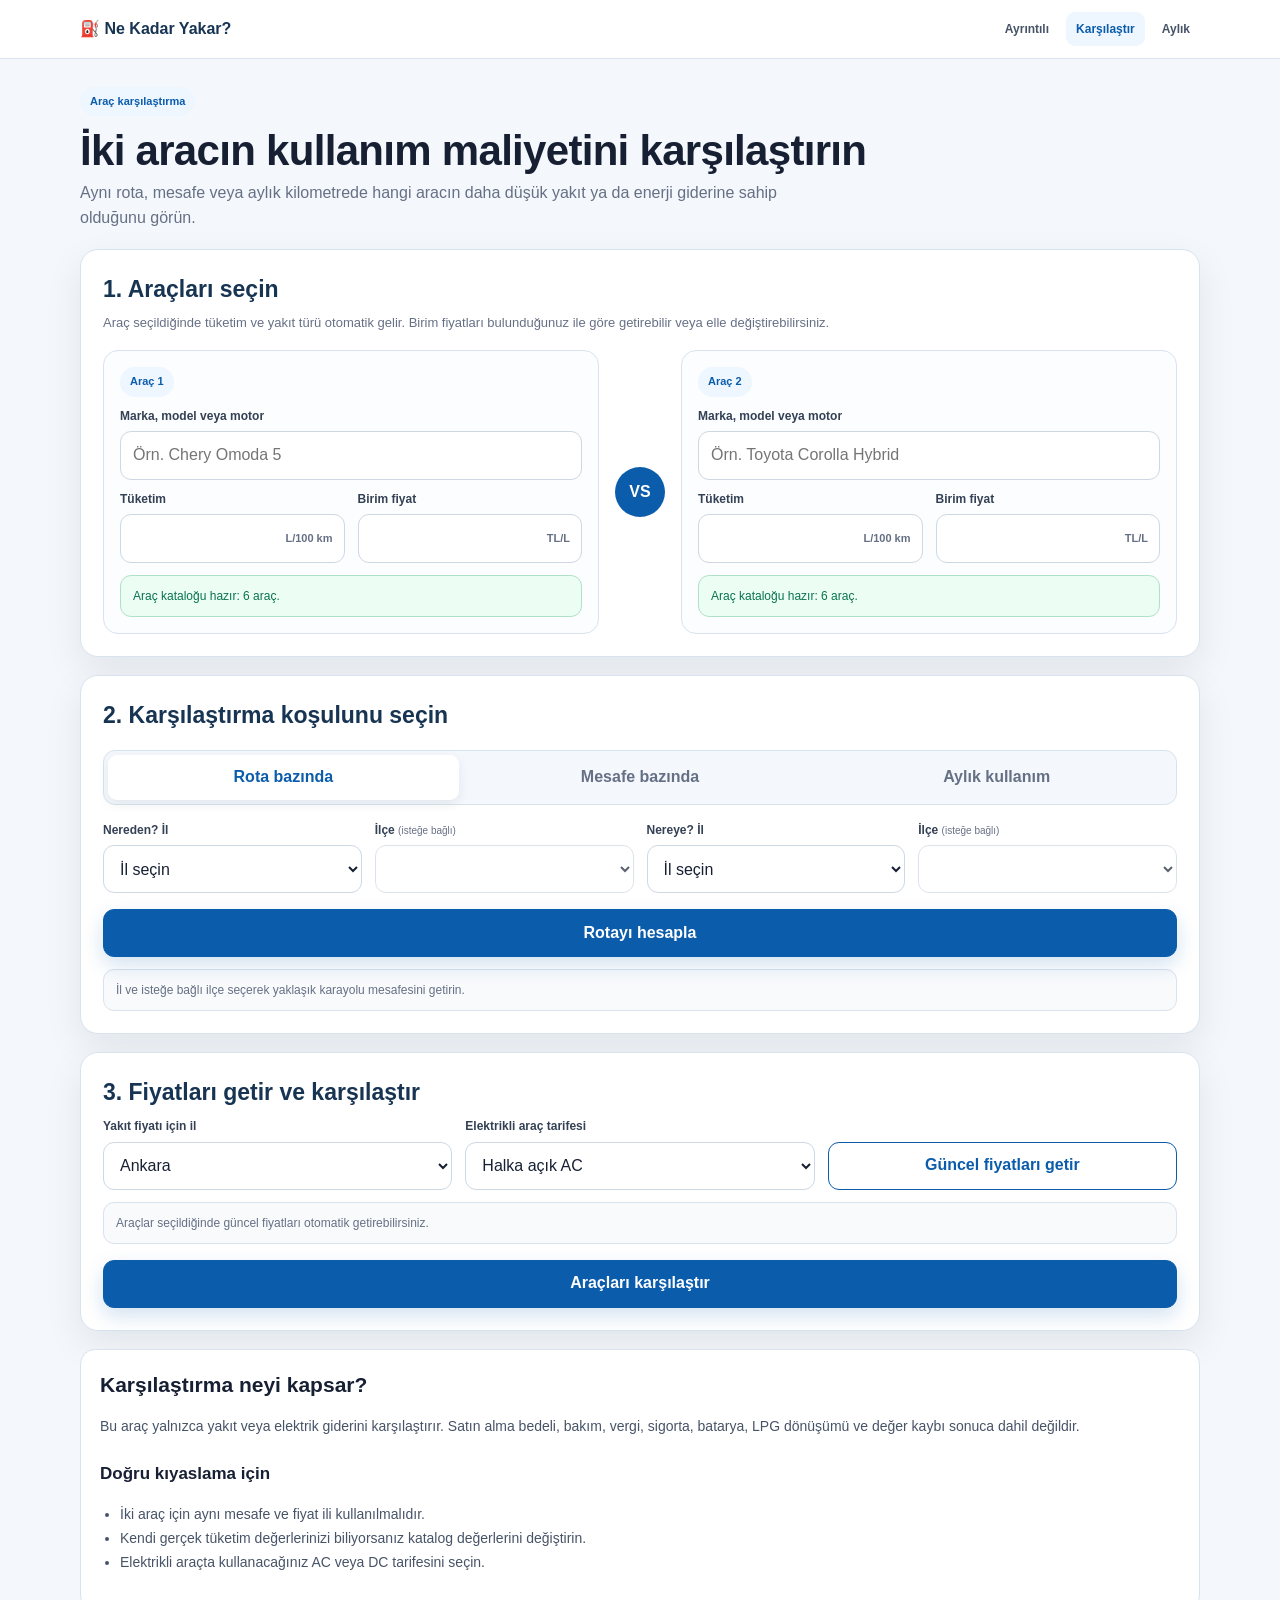
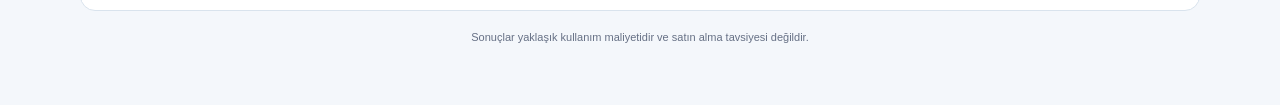
==== arac-karsilastirma/index.html @ 82be12b0 "Add files via upload" ====
<!doctype html>
<html lang="tr">
<head>
  <meta charset="utf-8">
  <meta name="viewport" content="width=device-width,initial-scale=1,viewport-fit=cover">
  <meta name="theme-color" content="#0b5cab">
  <title>İki Aracı Yakıt ve Enerji Maliyetine Göre Karşılaştır</title>
  <meta name="description" content="İki aracın 100 km, rota, aylık ve yıllık yakıt veya elektrik maliyetlerini aynı koşullarda karşılaştırın.">
  <link rel="stylesheet" href="../shared/styles.css">
</head>
<body>
<header class="nky-topbar"><div class="nky-shell nky-topbar-inner">
  <a class="nky-brand" href="https://www.arabanekadaryakar.com/" target="_top">⛽ Ne Kadar Yakar?</a>
  <nav class="nky-nav" aria-label="Hesaplama araçları">
    <a href="../ayrintili-hesaplama/">Ayrıntılı</a>
    <a class="active" href="../arac-karsilastirma/">Karşılaştır</a>
    <a href="../aylik-hesaplama/">Aylık</a>
  </nav>
</div></header>
<main class="nky-shell">
  <section class="nky-hero">
    <span class="nky-kicker">Araç karşılaştırma</span>
    <h1>İki aracın kullanım maliyetini karşılaştırın</h1>
    <p>Aynı rota, mesafe veya aylık kilometrede hangi aracın daha düşük yakıt ya da enerji giderine sahip olduğunu görün.</p>
  </section>

  <section class="nky-card">
    <h2>1. Araçları seçin</h2>
    <p class="nky-card-sub">Araç seçildiğinde tüketim ve yakıt türü otomatik gelir. Birim fiyatları bulunduğunuz ile göre getirebilir veya elle değiştirebilirsiniz.</p>
    <div class="nky-two-vehicles">
      <article class="nky-vehicle-card">
        <span class="nky-kicker">Araç 1</span>
        <div class="nky-field nky-autocomplete" style="margin-top:10px">
          <label for="vehicle1">Marka, model veya motor</label>
          <input id="vehicle1" type="search" autocomplete="off" placeholder="Örn. Chery Omoda 5">
          <div class="nky-suggestions" id="suggestions1"></div>
        </div>
        <div class="nky-grid nky-grid-2" style="margin-top:10px">
          <div class="nky-field"><label for="cons1">Tüketim</label><div class="nky-input-wrap"><input id="cons1" type="text" inputmode="decimal"><span class="nky-unit" id="unit1">L/100 km</span></div></div>
          <div class="nky-field"><label for="price1">Birim fiyat</label><div class="nky-input-wrap"><input id="price1" type="text" inputmode="decimal"><span class="nky-unit" id="priceUnit1">TL/L</span></div></div>
        </div>
        <div class="nky-selected" id="selected1">Araç kataloğu yükleniyor…</div>
      </article>
      <div class="nky-vs">VS</div>
      <article class="nky-vehicle-card">
        <span class="nky-kicker">Araç 2</span>
        <div class="nky-field nky-autocomplete" style="margin-top:10px">
          <label for="vehicle2">Marka, model veya motor</label>
          <input id="vehicle2" type="search" autocomplete="off" placeholder="Örn. Toyota Corolla Hybrid">
          <div class="nky-suggestions" id="suggestions2"></div>
        </div>
        <div class="nky-grid nky-grid-2" style="margin-top:10px">
          <div class="nky-field"><label for="cons2">Tüketim</label><div class="nky-input-wrap"><input id="cons2" type="text" inputmode="decimal"><span class="nky-unit" id="unit2">L/100 km</span></div></div>
          <div class="nky-field"><label for="price2">Birim fiyat</label><div class="nky-input-wrap"><input id="price2" type="text" inputmode="decimal"><span class="nky-unit" id="priceUnit2">TL/L</span></div></div>
        </div>
        <div class="nky-selected" id="selected2">Araç kataloğu yükleniyor…</div>
      </article>
    </div>
  </section>

  <section class="nky-card">
    <h2>2. Karşılaştırma koşulunu seçin</h2>
    <div class="nky-tabs" role="tablist">
      <button class="nky-tab active" data-mode="route" type="button">Rota bazında</button>
      <button class="nky-tab" data-mode="distance" type="button">Mesafe bazında</button>
      <button class="nky-tab" data-mode="monthly" type="button">Aylık kullanım</button>
    </div>
    <div class="nky-panel active" data-panel="route">
      <div class="nky-grid nky-grid-4">
        <div class="nky-field"><label for="fromCity">Nereden? İl</label><select id="fromCity"></select></div>
        <div class="nky-field"><label for="fromDistrict">İlçe <small>(isteğe bağlı)</small></label><select id="fromDistrict" disabled></select></div>
        <div class="nky-field"><label for="toCity">Nereye? İl</label><select id="toCity"></select></div>
        <div class="nky-field"><label for="toDistrict">İlçe <small>(isteğe bağlı)</small></label><select id="toDistrict" disabled></select></div>
      </div>
      <div class="nky-actions"><button class="nky-button primary" id="routeButton" type="button">Rotayı hesapla</button></div>
      <div class="nky-status" id="routeStatus">İl ve isteğe bağlı ilçe seçerek yaklaşık karayolu mesafesini getirin.</div>
    </div>
    <div class="nky-panel" data-panel="distance">
      <div class="nky-grid nky-grid-2"><div class="nky-field"><label for="distanceKm">Karşılaştırılacak mesafe</label><div class="nky-input-wrap"><input id="distanceKm" type="text" inputmode="decimal" value="100"><span class="nky-unit">km</span></div></div></div>
    </div>
    <div class="nky-panel" data-panel="monthly">
      <div class="nky-grid nky-grid-2"><div class="nky-field"><label for="monthlyKm">Aylık kullanım</label><div class="nky-input-wrap"><input id="monthlyKm" type="text" inputmode="decimal" value="1500"><span class="nky-unit">km/ay</span></div></div></div>
    </div>
  </section>

  <section class="nky-card">
    <h2>3. Fiyatları getir ve karşılaştır</h2>
    <div class="nky-grid nky-grid-3">
      <div class="nky-field"><label for="priceCity">Yakıt fiyatı için il</label><select id="priceCity"></select></div>
      <div class="nky-field"><label for="electricTariff">Elektrikli araç tarifesi</label><select id="electricTariff"><option value="ac">Halka açık AC</option><option value="dc">Halka açık DC</option></select></div>
      <div class="nky-field"><label>&nbsp;</label><button class="nky-button" id="priceButton" type="button">Güncel fiyatları getir</button></div>
    </div>
    <div class="nky-status" id="priceStatus">Araçlar seçildiğinde güncel fiyatları otomatik getirebilirsiniz.</div>
    <div class="nky-actions"><button class="nky-button primary" id="compareButton" type="button">Araçları karşılaştır</button></div>
    <div class="nky-status error nky-hidden" id="formError"></div>

    <div class="nky-result" id="result">
      <div class="nky-winner" id="winner"></div>
      <div class="nky-grid nky-grid-2">
        <article class="nky-result-card" id="resultCard1">
          <small id="resultName1">Araç 1</small><strong id="mainCost1">0 TL</strong><span id="mainLabel1">Seçilen koşuldaki maliyet</span>
          <dl><div><dt>100 km</dt><dd id="per100_1">0 TL</dd></div><div><dt>Aylık</dt><dd id="monthly_1">—</dd></div><div><dt>Yıllık</dt><dd id="yearly_1">—</dd></div></dl>
        </article>
        <article class="nky-result-card" id="resultCard2">
          <small id="resultName2">Araç 2</small><strong id="mainCost2">0 TL</strong><span id="mainLabel2">Seçilen koşuldaki maliyet</span>
          <dl><div><dt>100 km</dt><dd id="per100_2">0 TL</dd></div><div><dt>Aylık</dt><dd id="monthly_2">—</dd></div><div><dt>Yıllık</dt><dd id="yearly_2">—</dd></div></dl>
        </article>
      </div>
      <div class="nky-status warn" id="difference"></div>
      <div class="nky-actions"><button class="nky-button primary" id="shareButton" type="button">Paylaş</button><button class="nky-button" id="whatsappButton" type="button">WhatsApp</button><button class="nky-button" id="copyButton" type="button">Kopyala</button></div>
    </div>
  </section>

  <section class="nky-info">
    <h2>Karşılaştırma neyi kapsar?</h2>
    <p>Bu araç yalnızca yakıt veya elektrik giderini karşılaştırır. Satın alma bedeli, bakım, vergi, sigorta, batarya, LPG dönüşümü ve değer kaybı sonuca dahil değildir.</p>
    <h3>Doğru kıyaslama için</h3>
    <ul><li>İki araç için aynı mesafe ve fiyat ili kullanılmalıdır.</li><li>Kendi gerçek tüketim değerlerinizi biliyorsanız katalog değerlerini değiştirin.</li><li>Elektrikli araçta kullanacağınız AC veya DC tarifesini seçin.</li></ul>
  </section>
  <p class="nky-footer-note">Sonuçlar yaklaşık kullanım maliyetidir ve satın alma tavsiyesi değildir.</p>
</main>
<script src="../shared/turkiye-lokasyonlari.js"></script>
<script src="../shared/core.js"></script>
<script src="./app.js"></script>
</body>
</html>
---- shared/styles.css ----
:root{
  --nky-bg:#f4f7fb;--nky-card:#fff;--nky-text:#172033;--nky-muted:#667085;
  --nky-primary:#0b5cab;--nky-primary-dark:#084781;--nky-soft:#eef6ff;
  --nky-border:#d9e3ed;--nky-success:#08734f;--nky-success-bg:#ecfdf3;
  --nky-warning:#7a4b00;--nky-warning-bg:#fff8e8;--nky-danger:#b42318;--nky-danger-bg:#fff1f1;
  --nky-shadow:0 14px 38px rgba(15,33,61,.08);--nky-radius:18px;
}
*{box-sizing:border-box}
html{color-scheme:light;scroll-behavior:smooth}
body{margin:0;background:var(--nky-bg);color:var(--nky-text);font:16px/1.55 Arial,Helvetica,sans-serif;padding:0 0 48px}
button,input,select,textarea{font:inherit}
button{touch-action:manipulation}
a{color:var(--nky-primary)}
.nky-shell{width:min(1120px,calc(100% - 28px));margin:0 auto}
.nky-topbar{position:sticky;top:0;z-index:50;background:rgba(255,255,255,.96);backdrop-filter:blur(10px);border-bottom:1px solid var(--nky-border)}
.nky-topbar-inner{min-height:58px;display:flex;align-items:center;justify-content:space-between;gap:18px}
.nky-brand{font-weight:900;color:#173452;text-decoration:none;white-space:nowrap}
.nky-nav{display:flex;align-items:center;gap:7px;overflow-x:auto;scrollbar-width:none}
.nky-nav::-webkit-scrollbar{display:none}
.nky-nav a{flex:0 0 auto;padding:8px 10px;border-radius:9px;color:#475467;text-decoration:none;font-size:12px;font-weight:800}
.nky-nav a:hover,.nky-nav a.active{background:var(--nky-soft);color:var(--nky-primary)}
.nky-hero{padding:28px 0 18px}
.nky-kicker{display:inline-flex;padding:6px 10px;border-radius:999px;background:var(--nky-soft);color:var(--nky-primary);font-size:11px;font-weight:900}
.nky-hero h1{margin:11px 0 7px;font-size:clamp(28px,5vw,42px);line-height:1.12;letter-spacing:-.7px}
.nky-hero p{max-width:760px;margin:0;color:var(--nky-muted)}
.nky-card{margin-bottom:18px;padding:22px;border:1px solid var(--nky-border);border-radius:var(--nky-radius);background:var(--nky-card);box-shadow:var(--nky-shadow)}
.nky-card h2{margin:0 0 6px;color:#173452;font-size:23px}
.nky-card-sub{margin:0 0 17px;color:var(--nky-muted);font-size:13px}
.nky-grid{display:grid;gap:13px}
.nky-grid-2{grid-template-columns:repeat(2,minmax(0,1fr))}
.nky-grid-3{grid-template-columns:repeat(3,minmax(0,1fr))}
.nky-grid-4{grid-template-columns:repeat(4,minmax(0,1fr))}
.nky-field{display:flex;min-width:0;flex-direction:column;gap:6px}
.nky-field.full{grid-column:1/-1}
.nky-field label{color:#344054;font-size:12px;font-weight:900}
.nky-field small{color:var(--nky-muted);font-weight:400}
.nky-input-wrap{position:relative}
.nky-input-wrap .nky-unit{position:absolute;right:12px;top:50%;transform:translateY(-50%);color:var(--nky-muted);font-size:11px;font-weight:800;pointer-events:none}
input,select,textarea{width:100%;min-height:48px;padding:11px 12px;border:1px solid #cdd8e3;border-radius:11px;background:#fff;color:var(--nky-text);outline:0}
input:focus,select:focus,textarea:focus{border-color:#78abd7;box-shadow:0 0 0 3px rgba(11,92,171,.10)}
input[type=number]{font-variant-numeric:tabular-nums}
.nky-button{min-height:48px;border:1px solid var(--nky-primary);border-radius:11px;padding:10px 15px;background:#fff;color:var(--nky-primary);font-weight:900;cursor:pointer}
.nky-button:hover{background:var(--nky-soft)}
.nky-button:active{transform:scale(.99)}
.nky-button.primary{background:var(--nky-primary);color:#fff;box-shadow:0 8px 20px rgba(11,92,171,.18)}
.nky-button.primary:hover{background:var(--nky-primary-dark)}
.nky-button.danger{border-color:#efb7b7;color:var(--nky-danger)}
.nky-button:disabled{opacity:.5;cursor:not-allowed}
.nky-actions{display:flex;flex-wrap:wrap;gap:9px;margin-top:16px}
.nky-actions .primary{flex:1 1 260px}
.nky-status{margin-top:12px;padding:11px 12px;border:1px solid var(--nky-border);border-radius:11px;background:#f8fafc;color:var(--nky-muted);font-size:12px;line-height:1.5}
.nky-status.ok{border-color:#afe1c8;background:var(--nky-success-bg);color:var(--nky-success)}
.nky-status.warn{border-color:#f0ca7d;background:var(--nky-warning-bg);color:var(--nky-warning)}
.nky-status.error{border-color:#efb8b8;background:var(--nky-danger-bg);color:var(--nky-danger)}
.nky-autocomplete{position:relative}
.nky-suggestions{display:none;position:absolute;z-index:100;left:0;right:0;top:calc(100% + 5px);max-height:310px;overflow:auto;padding:6px;border:1px solid #c8d7e5;border-radius:13px;background:#fff;box-shadow:0 18px 44px rgba(15,33,61,.18)}
.nky-suggestions.show{display:block}
.nky-suggestion{display:flex;align-items:center;justify-content:space-between;gap:12px;width:100%;min-height:55px;padding:10px 11px;border:0;border-radius:9px;background:#fff;text-align:left;cursor:pointer}
.nky-suggestion:hover,.nky-suggestion.active{background:#eef6ff}
.nky-suggestion-main{min-width:0}
.nky-suggestion strong{display:block;overflow:hidden;color:#173452;font-size:14px;text-overflow:ellipsis;white-space:nowrap}
.nky-suggestion small{display:block;margin-top:3px;color:var(--nky-muted);font-size:11px}
.nky-badge{flex:0 0 auto;padding:5px 8px;border-radius:999px;background:var(--nky-soft);color:var(--nky-primary);font-size:10px;font-weight:900}
.nky-selected{margin-top:9px;min-height:42px;padding:10px 12px;border:1px solid var(--nky-border);border-radius:10px;background:#f8fafc;color:var(--nky-muted);font-size:12px}
.nky-selected.ok{border-color:#afe1c8;background:var(--nky-success-bg);color:var(--nky-success);font-weight:800}
.nky-inline-check{display:flex;align-items:flex-start;gap:10px;padding:11px 12px;border:1px solid var(--nky-border);border-radius:11px;background:#f8fafc}
.nky-inline-check input{width:auto;min-height:auto;margin-top:3px;accent-color:var(--nky-primary)}
.nky-inline-check label{font-size:13px;font-weight:800}
.nky-collapsible{margin-top:13px;border:1px solid var(--nky-border);border-radius:12px;background:#f8fafc;overflow:hidden}
.nky-collapsible summary{padding:13px 14px;cursor:pointer;font-weight:900;color:#173452}
.nky-collapsible-body{padding:0 14px 14px}
.nky-result{display:none;margin-top:18px;padding:18px;border:1px solid #b8d8f3;border-radius:15px;background:#eff8ff}
.nky-result.show{display:block;animation:nkyIn .2s ease}
@keyframes nkyIn{from{opacity:0;transform:translateY(7px)}to{opacity:1;transform:none}}
.nky-result-title{color:#52677d;font-size:12px;font-weight:800}
.nky-result-total{margin-top:2px;color:var(--nky-primary);font-size:clamp(31px,6vw,44px);font-weight:900;line-height:1.1;letter-spacing:-.8px}
.nky-metrics{display:grid;grid-template-columns:repeat(4,minmax(0,1fr));gap:10px;margin-top:14px}
.nky-metric{padding:11px;border:1px solid #cfe4fb;border-radius:11px;background:#fff}
.nky-metric small{display:block;color:var(--nky-muted);font-size:10px}
.nky-metric strong{display:block;margin-top:4px;overflow-wrap:anywhere;font-size:14px}
.nky-tabs{display:grid;grid-template-columns:repeat(3,1fr);gap:6px;margin:16px 0;padding:4px;border:1px solid var(--nky-border);border-radius:12px;background:#f4f8fc}
.nky-tab{border:0;border-radius:9px;padding:10px 8px;background:transparent;color:var(--nky-muted);font-weight:900;cursor:pointer}
.nky-tab.active{background:#fff;color:var(--nky-primary);box-shadow:0 4px 12px rgba(15,33,61,.08)}
.nky-panel{display:none}.nky-panel.active{display:block}
.nky-two-vehicles{display:grid;grid-template-columns:minmax(0,1fr) 54px minmax(0,1fr);gap:14px;align-items:stretch}
.nky-vehicle-card{padding:16px;border:1px solid var(--nky-border);border-radius:15px;background:#fbfdff}
.nky-vs{align-self:center;justify-self:center;display:grid;place-items:center;width:50px;height:50px;border-radius:50%;background:var(--nky-primary);color:#fff;font-weight:900}
.nky-winner{margin-bottom:12px;padding:13px 14px;border:1px solid #a7e0c4;border-radius:12px;background:var(--nky-success-bg);color:var(--nky-success);font-weight:900}
.nky-result-card{position:relative;padding:16px;border:1px solid var(--nky-border);border-radius:14px;background:#fff}
.nky-result-card.cheaper{border-color:#77d3a5;box-shadow:0 0 0 3px rgba(35,180,105,.08)}
.nky-result-card>small{display:block;color:var(--nky-primary);font-weight:900}
.nky-result-card>strong{display:block;margin:7px 0 3px;font-size:31px}
.nky-result-card dl{margin:12px 0 0}.nky-result-card dl div{display:flex;justify-content:space-between;gap:12px;padding:8px 0;border-top:1px solid #edf1f5}.nky-result-card dt,.nky-result-card dd{margin:0}.nky-result-card dd{font-weight:800}
.nky-info{margin-top:18px;padding:19px;border:1px solid var(--nky-border);border-radius:15px;background:#fff}
.nky-info h2{margin:0 0 10px;font-size:21px}.nky-info h3{margin:22px 0 7px;font-size:17px}.nky-info p,.nky-info li{color:#475467;font-size:14px;line-height:1.7}.nky-info ul{padding-left:20px}
.nky-footer-note{margin-top:18px;color:var(--nky-muted);font-size:11px;text-align:center}
.nky-hidden{display:none!important}
@media(max-width:820px){
  .nky-grid-4{grid-template-columns:repeat(2,minmax(0,1fr))}
  .nky-metrics{grid-template-columns:repeat(2,minmax(0,1fr))}
  .nky-two-vehicles{grid-template-columns:1fr}
  .nky-vs{width:42px;height:42px}
}
@media(max-width:640px){
  body{padding-bottom:30px}
  .nky-shell{width:min(100% - 18px,1120px)}
  .nky-topbar-inner{min-height:52px}
  .nky-brand{font-size:14px}
  .nky-nav a{padding:7px 8px;font-size:10px}
  .nky-hero{padding:18px 0 12px}.nky-hero h1{font-size:29px}.nky-hero p{font-size:13px}
  .nky-card{padding:13px;border-radius:15px}.nky-card h2{font-size:20px}
  .nky-grid-2,.nky-grid-3,.nky-grid-4{grid-template-columns:1fr}
  .nky-field.full{grid-column:auto}
  input,select,textarea,button{font-size:16px}
  .nky-actions{display:grid;grid-template-columns:1fr}.nky-actions .primary{flex:auto}
  .nky-tabs{grid-template-columns:1fr}
  .nky-metrics{grid-template-columns:1fr 1fr}
  .nky-suggestions{position:fixed;left:8px;right:8px;top:auto;bottom:8px;max-height:55vh;border-radius:16px;box-shadow:0 -18px 55px rgba(15,33,61,.25)}
  .nky-suggestion{min-height:60px}
  .nky-result{padding:13px}.nky-result-card>strong{font-size:27px}
  .nky-info{padding:15px}
}
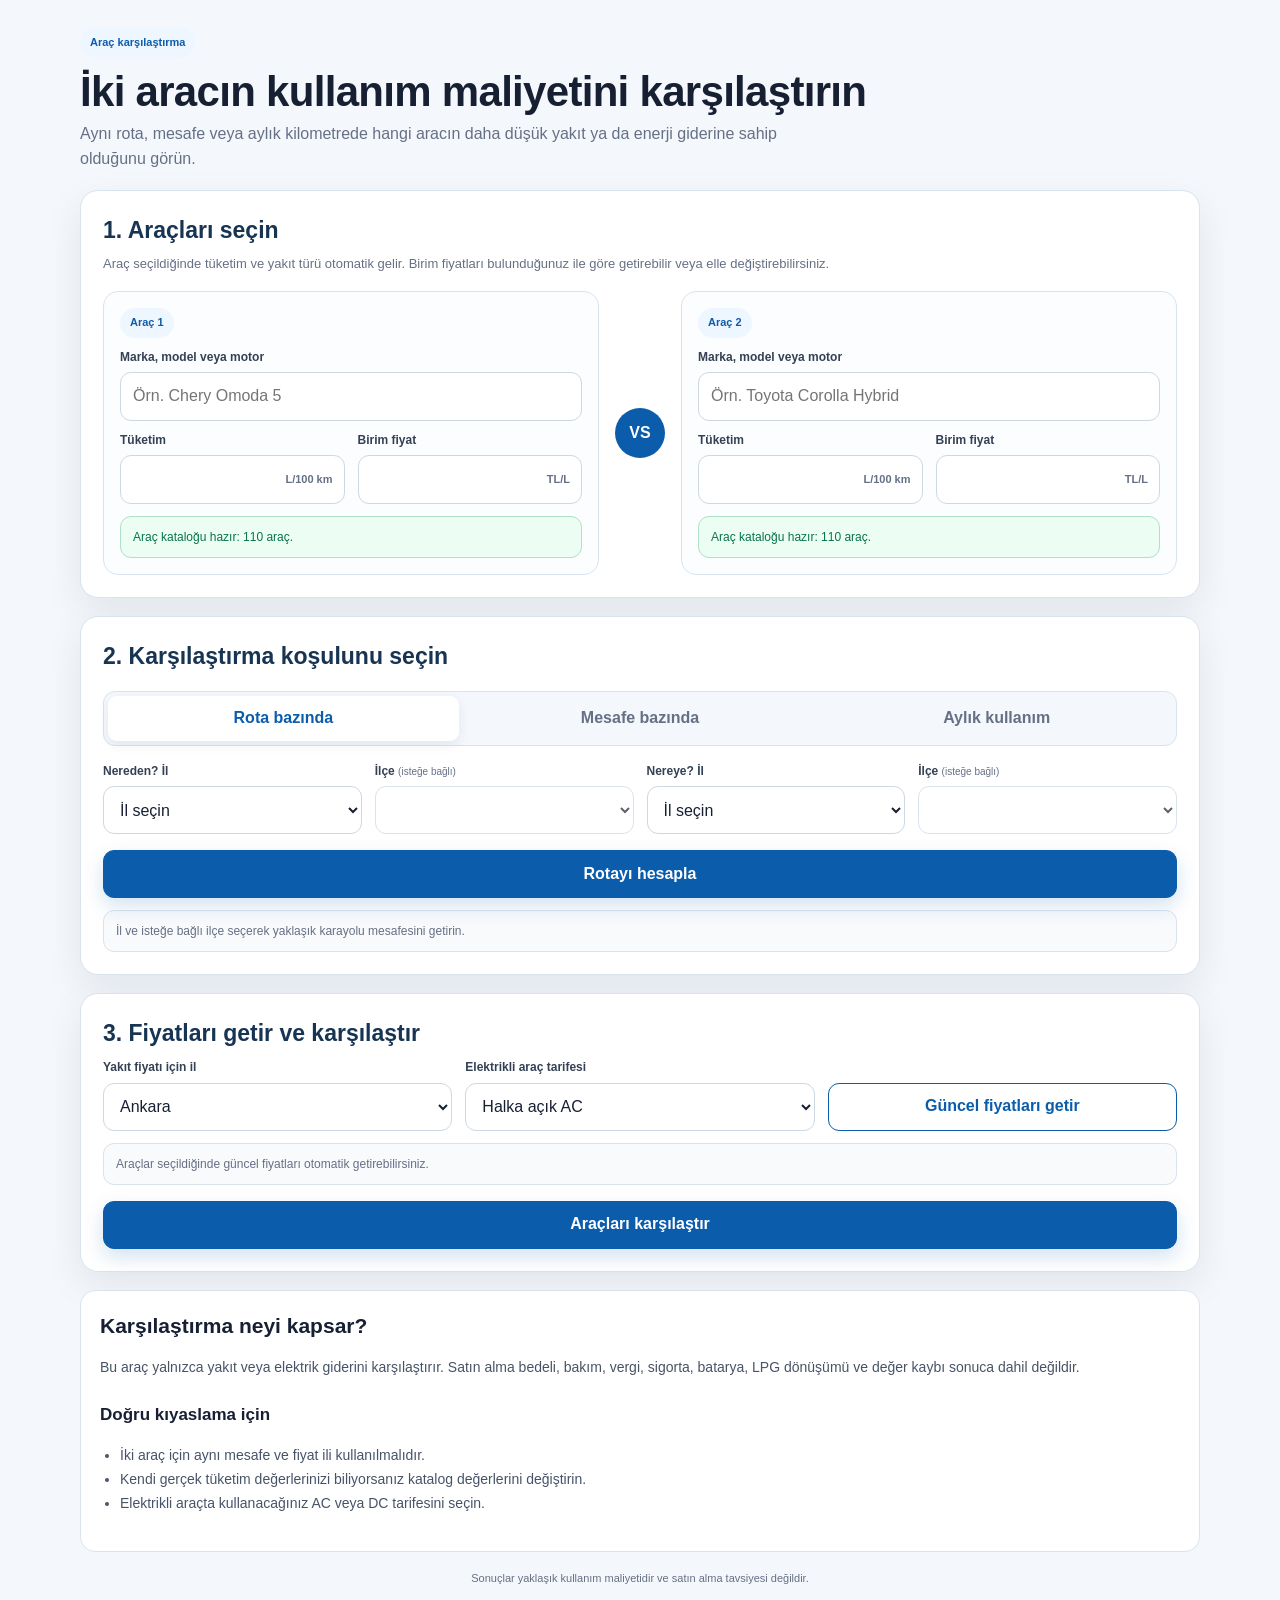
==== commit 725db511: "Add files via upload" ====
--- a/arac-karsilastirma/index.html
+++ b/arac-karsilastirma/index.html
@@ -7,16 +7,10 @@
   <title>İki Aracı Yakıt ve Enerji Maliyetine Göre Karşılaştır</title>
   <meta name="description" content="İki aracın 100 km, rota, aylık ve yıllık yakıt veya elektrik maliyetlerini aynı koşullarda karşılaştırın.">
   <link rel="stylesheet" href="../shared/styles.css">
+<meta name="robots" content="noindex,follow">
+<link rel="canonical" href="https://www.arabanekadaryakar.com/p/iki-aracn-yakt-maliyetini-karslastr.html">
 </head>
 <body>
-<header class="nky-topbar"><div class="nky-shell nky-topbar-inner">
-  <a class="nky-brand" href="https://www.arabanekadaryakar.com/" target="_top">⛽ Ne Kadar Yakar?</a>
-  <nav class="nky-nav" aria-label="Hesaplama araçları">
-    <a href="../ayrintili-hesaplama/">Ayrıntılı</a>
-    <a class="active" href="../arac-karsilastirma/">Karşılaştır</a>
-    <a href="../aylik-hesaplama/">Aylık</a>
-  </nav>
-</div></header>
 <main class="nky-shell">
   <section class="nky-hero">
     <span class="nky-kicker">Araç karşılaştırma</span>
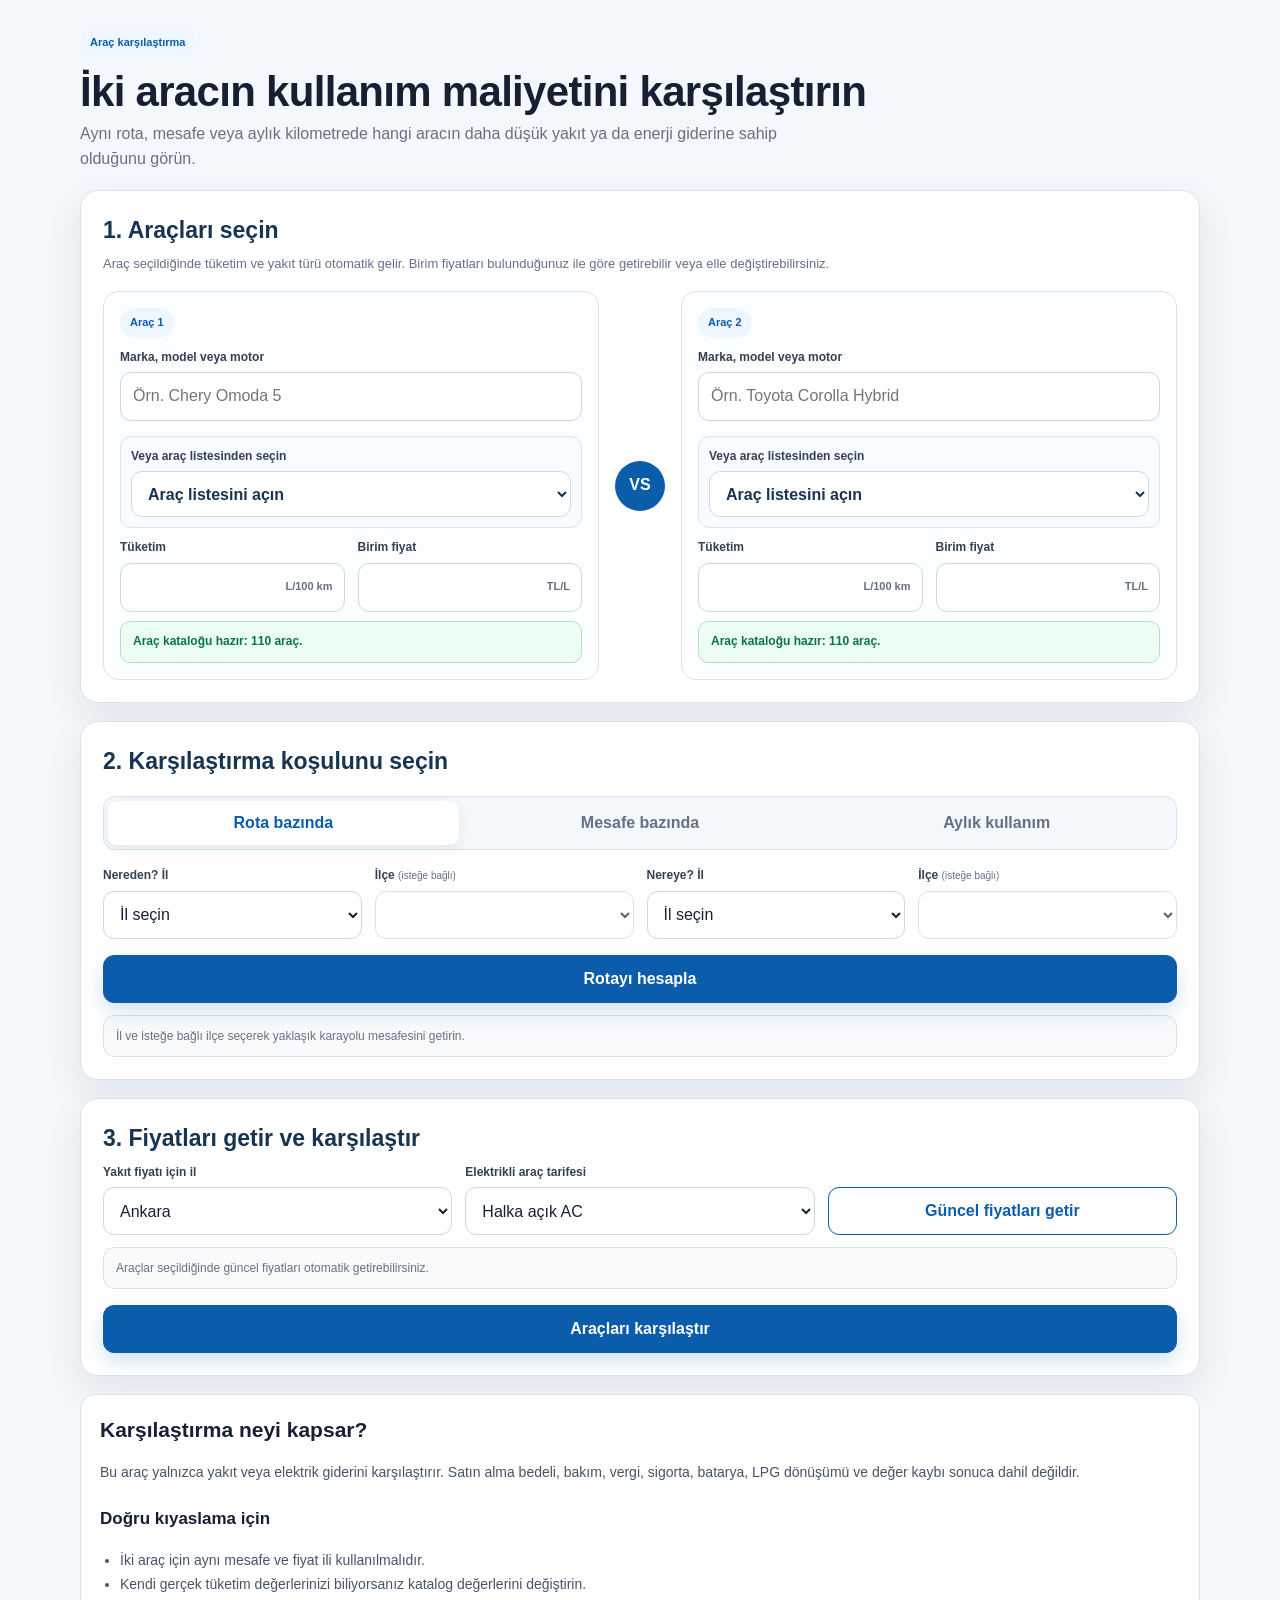
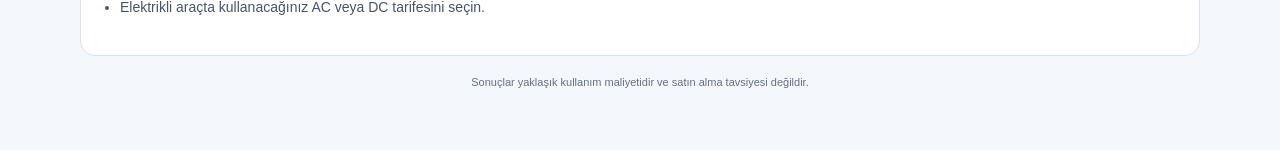
==== commit f455ec21: "Add files via upload" ====
--- a/arac-karsilastirma/index.html
+++ b/arac-karsilastirma/index.html
@@ -1,12 +1,150 @@
 <!doctype html>
 <html lang="tr">
 <head>
+<!-- NKY self-contained calculator build v4: vehicle catalogue and app code are embedded. -->
+<meta http-equiv="Cache-Control" content="no-cache, no-store, must-revalidate">
   <meta charset="utf-8">
   <meta name="viewport" content="width=device-width,initial-scale=1,viewport-fit=cover">
   <meta name="theme-color" content="#0b5cab">
   <title>İki Aracı Yakıt ve Enerji Maliyetine Göre Karşılaştır</title>
   <meta name="description" content="İki aracın 100 km, rota, aylık ve yıllık yakıt veya elektrik maliyetlerini aynı koşullarda karşılaştırın.">
-  <link rel="stylesheet" href="../shared/styles.css">
+  <style>
+:root{
+  --nky-bg:#f4f7fb;--nky-card:#fff;--nky-text:#172033;--nky-muted:#667085;
+  --nky-primary:#0b5cab;--nky-primary-dark:#084781;--nky-soft:#eef6ff;
+  --nky-border:#d9e3ed;--nky-success:#08734f;--nky-success-bg:#ecfdf3;
+  --nky-warning:#7a4b00;--nky-warning-bg:#fff8e8;--nky-danger:#b42318;--nky-danger-bg:#fff1f1;
+  --nky-shadow:0 14px 38px rgba(15,33,61,.08);--nky-radius:18px;
+}
+*{box-sizing:border-box}
+html{color-scheme:light;scroll-behavior:smooth}
+body{margin:0;background:var(--nky-bg);color:var(--nky-text);font:16px/1.55 Arial,Helvetica,sans-serif;padding:0 0 48px}
+button,input,select,textarea{font:inherit}
+button{touch-action:manipulation}
+a{color:var(--nky-primary)}
+.nky-shell{width:min(1120px,calc(100% - 28px));margin:0 auto}
+.nky-topbar{position:sticky;top:0;z-index:50;background:rgba(255,255,255,.96);backdrop-filter:blur(10px);border-bottom:1px solid var(--nky-border)}
+.nky-topbar-inner{min-height:58px;display:flex;align-items:center;justify-content:space-between;gap:18px}
+.nky-brand{font-weight:900;color:#173452;text-decoration:none;white-space:nowrap}
+.nky-nav{display:flex;align-items:center;gap:7px;overflow-x:auto;scrollbar-width:none}
+.nky-nav::-webkit-scrollbar{display:none}
+.nky-nav a{flex:0 0 auto;padding:8px 10px;border-radius:9px;color:#475467;text-decoration:none;font-size:12px;font-weight:800}
+.nky-nav a:hover,.nky-nav a.active{background:var(--nky-soft);color:var(--nky-primary)}
+.nky-hero{padding:28px 0 18px}
+.nky-kicker{display:inline-flex;padding:6px 10px;border-radius:999px;background:var(--nky-soft);color:var(--nky-primary);font-size:11px;font-weight:900}
+.nky-hero h1{margin:11px 0 7px;font-size:clamp(28px,5vw,42px);line-height:1.12;letter-spacing:-.7px}
+.nky-hero p{max-width:760px;margin:0;color:var(--nky-muted)}
+.nky-card{margin-bottom:18px;padding:22px;border:1px solid var(--nky-border);border-radius:var(--nky-radius);background:var(--nky-card);box-shadow:var(--nky-shadow)}
+.nky-card h2{margin:0 0 6px;color:#173452;font-size:23px}
+.nky-card-sub{margin:0 0 17px;color:var(--nky-muted);font-size:13px}
+.nky-grid{display:grid;gap:13px}
+.nky-grid-2{grid-template-columns:repeat(2,minmax(0,1fr))}
+.nky-grid-3{grid-template-columns:repeat(3,minmax(0,1fr))}
+.nky-grid-4{grid-template-columns:repeat(4,minmax(0,1fr))}
+.nky-field{display:flex;min-width:0;flex-direction:column;gap:6px}
+.nky-field.full{grid-column:1/-1}
+.nky-field label{color:#344054;font-size:12px;font-weight:900}
+.nky-field small{color:var(--nky-muted);font-weight:400}
+.nky-input-wrap{position:relative}
+.nky-input-wrap .nky-unit{position:absolute;right:12px;top:50%;transform:translateY(-50%);color:var(--nky-muted);font-size:11px;font-weight:800;pointer-events:none}
+input,select,textarea{width:100%;min-height:48px;padding:11px 12px;border:1px solid #cdd8e3;border-radius:11px;background:#fff;color:var(--nky-text);outline:0}
+input:focus,select:focus,textarea:focus{border-color:#78abd7;box-shadow:0 0 0 3px rgba(11,92,171,.10)}
+input[type=number]{font-variant-numeric:tabular-nums}
+.nky-button{min-height:48px;border:1px solid var(--nky-primary);border-radius:11px;padding:10px 15px;background:#fff;color:var(--nky-primary);font-weight:900;cursor:pointer}
+.nky-button:hover{background:var(--nky-soft)}
+.nky-button:active{transform:scale(.99)}
+.nky-button.primary{background:var(--nky-primary);color:#fff;box-shadow:0 8px 20px rgba(11,92,171,.18)}
+.nky-button.primary:hover{background:var(--nky-primary-dark)}
+.nky-button.danger{border-color:#efb7b7;color:var(--nky-danger)}
+.nky-button:disabled{opacity:.5;cursor:not-allowed}
+.nky-actions{display:flex;flex-wrap:wrap;gap:9px;margin-top:16px}
+.nky-actions .primary{flex:1 1 260px}
+.nky-status{margin-top:12px;padding:11px 12px;border:1px solid var(--nky-border);border-radius:11px;background:#f8fafc;color:var(--nky-muted);font-size:12px;line-height:1.5}
+.nky-status.ok{border-color:#afe1c8;background:var(--nky-success-bg);color:var(--nky-success)}
+.nky-status.warn{border-color:#f0ca7d;background:var(--nky-warning-bg);color:var(--nky-warning)}
+.nky-status.error{border-color:#efb8b8;background:var(--nky-danger-bg);color:var(--nky-danger)}
+.nky-autocomplete{position:relative}
+.nky-suggestions{display:none;position:absolute;z-index:100;left:0;right:0;top:calc(100% + 5px);max-height:310px;overflow:auto;padding:6px;border:1px solid #c8d7e5;border-radius:13px;background:#fff;box-shadow:0 18px 44px rgba(15,33,61,.18)}
+.nky-suggestions.show{display:block}
+.nky-suggestion{display:flex;align-items:center;justify-content:space-between;gap:12px;width:100%;min-height:55px;padding:10px 11px;border:0;border-radius:9px;background:#fff;text-align:left;cursor:pointer}
+.nky-suggestion:hover,.nky-suggestion.active{background:#eef6ff}
+.nky-suggestion-main{min-width:0}
+.nky-suggestion strong{display:block;overflow:hidden;color:#173452;font-size:14px;text-overflow:ellipsis;white-space:nowrap}
+.nky-suggestion small{display:block;margin-top:3px;color:var(--nky-muted);font-size:11px}
+.nky-badge{flex:0 0 auto;padding:5px 8px;border-radius:999px;background:var(--nky-soft);color:var(--nky-primary);font-size:10px;font-weight:900}
+.nky-selected{margin-top:9px;min-height:42px;padding:10px 12px;border:1px solid var(--nky-border);border-radius:10px;background:#f8fafc;color:var(--nky-muted);font-size:12px}
+.nky-selected.ok{border-color:#afe1c8;background:var(--nky-success-bg);color:var(--nky-success);font-weight:800}
+.nky-inline-check{display:flex;align-items:flex-start;gap:10px;padding:11px 12px;border:1px solid var(--nky-border);border-radius:11px;background:#f8fafc}
+.nky-inline-check input{width:auto;min-height:auto;margin-top:3px;accent-color:var(--nky-primary)}
+.nky-inline-check label{font-size:13px;font-weight:800}
+.nky-collapsible{margin-top:13px;border:1px solid var(--nky-border);border-radius:12px;background:#f8fafc;overflow:hidden}
+.nky-collapsible summary{padding:13px 14px;cursor:pointer;font-weight:900;color:#173452}
+.nky-collapsible-body{padding:0 14px 14px}
+.nky-result{display:none;margin-top:18px;padding:18px;border:1px solid #b8d8f3;border-radius:15px;background:#eff8ff}
+.nky-result.show{display:block;animation:nkyIn .2s ease}
+@keyframes nkyIn{from{opacity:0;transform:translateY(7px)}to{opacity:1;transform:none}}
+.nky-result-title{color:#52677d;font-size:12px;font-weight:800}
+.nky-result-total{margin-top:2px;color:var(--nky-primary);font-size:clamp(31px,6vw,44px);font-weight:900;line-height:1.1;letter-spacing:-.8px}
+.nky-metrics{display:grid;grid-template-columns:repeat(4,minmax(0,1fr));gap:10px;margin-top:14px}
+.nky-metric{padding:11px;border:1px solid #cfe4fb;border-radius:11px;background:#fff}
+.nky-metric small{display:block;color:var(--nky-muted);font-size:10px}
+.nky-metric strong{display:block;margin-top:4px;overflow-wrap:anywhere;font-size:14px}
+.nky-tabs{display:grid;grid-template-columns:repeat(3,1fr);gap:6px;margin:16px 0;padding:4px;border:1px solid var(--nky-border);border-radius:12px;background:#f4f8fc}
+.nky-tab{border:0;border-radius:9px;padding:10px 8px;background:transparent;color:var(--nky-muted);font-weight:900;cursor:pointer}
+.nky-tab.active{background:#fff;color:var(--nky-primary);box-shadow:0 4px 12px rgba(15,33,61,.08)}
+.nky-panel{display:none}.nky-panel.active{display:block}
+.nky-two-vehicles{display:grid;grid-template-columns:minmax(0,1fr) 54px minmax(0,1fr);gap:14px;align-items:stretch}
+.nky-vehicle-card{padding:16px;border:1px solid var(--nky-border);border-radius:15px;background:#fbfdff}
+.nky-vs{align-self:center;justify-self:center;display:grid;place-items:center;width:50px;height:50px;border-radius:50%;background:var(--nky-primary);color:#fff;font-weight:900}
+.nky-winner{margin-bottom:12px;padding:13px 14px;border:1px solid #a7e0c4;border-radius:12px;background:var(--nky-success-bg);color:var(--nky-success);font-weight:900}
+.nky-result-card{position:relative;padding:16px;border:1px solid var(--nky-border);border-radius:14px;background:#fff}
+.nky-result-card.cheaper{border-color:#77d3a5;box-shadow:0 0 0 3px rgba(35,180,105,.08)}
+.nky-result-card>small{display:block;color:var(--nky-primary);font-weight:900}
+.nky-result-card>strong{display:block;margin:7px 0 3px;font-size:31px}
+.nky-result-card dl{margin:12px 0 0}.nky-result-card dl div{display:flex;justify-content:space-between;gap:12px;padding:8px 0;border-top:1px solid #edf1f5}.nky-result-card dt,.nky-result-card dd{margin:0}.nky-result-card dd{font-weight:800}
+.nky-info{margin-top:18px;padding:19px;border:1px solid var(--nky-border);border-radius:15px;background:#fff}
+.nky-info h2{margin:0 0 10px;font-size:21px}.nky-info h3{margin:22px 0 7px;font-size:17px}.nky-info p,.nky-info li{color:#475467;font-size:14px;line-height:1.7}.nky-info ul{padding-left:20px}
+.nky-footer-note{margin-top:18px;color:var(--nky-muted);font-size:11px;text-align:center}
+.nky-hidden{display:none!important}
+@media(max-width:820px){
+  .nky-grid-4{grid-template-columns:repeat(2,minmax(0,1fr))}
+  .nky-metrics{grid-template-columns:repeat(2,minmax(0,1fr))}
+  .nky-two-vehicles{grid-template-columns:1fr}
+  .nky-vs{width:42px;height:42px}
+}
+@media(max-width:640px){
+  body{padding-bottom:30px}
+  .nky-shell{width:min(100% - 18px,1120px)}
+  .nky-topbar-inner{min-height:52px}
+  .nky-brand{font-size:14px}
+  .nky-nav a{padding:7px 8px;font-size:10px}
+  .nky-hero{padding:18px 0 12px}.nky-hero h1{font-size:29px}.nky-hero p{font-size:13px}
+  .nky-card{padding:13px;border-radius:15px}.nky-card h2{font-size:20px}
+  .nky-grid-2,.nky-grid-3,.nky-grid-4{grid-template-columns:1fr}
+  .nky-field.full{grid-column:auto}
+  input,select,textarea,button{font-size:16px}
+  .nky-actions{display:grid;grid-template-columns:1fr}.nky-actions .primary{flex:auto}
+  .nky-tabs{grid-template-columns:1fr}
+  .nky-metrics{grid-template-columns:1fr 1fr}
+  .nky-suggestions{position:fixed;left:8px;right:8px;top:auto;bottom:8px;max-height:55vh;border-radius:16px;box-shadow:0 -18px 55px rgba(15,33,61,.25)}
+  .nky-suggestion{min-height:60px}
+  .nky-result{padding:13px}.nky-result-card>strong{font-size:27px}
+  .nky-info{padding:15px}
+}
+
+
+/* v4: araç seçimi için her zaman görünen güvenilir yerel liste */
+.nky-native-vehicle-wrap{margin-top:9px;padding:10px;border:1px solid #d8e4ef;border-radius:11px;background:#f8fbff}
+.nky-native-vehicle-label{display:block;margin-bottom:6px;color:#52677d;font-size:11px;font-weight:900}
+.nky-native-vehicle-select{min-height:46px;background:#fff;color:#173452;font-weight:700}
+.nky-native-vehicle-select:focus{border-color:#78abd7;box-shadow:0 0 0 3px rgba(11,92,171,.10)}
+@media(max-width:640px){
+  .nky-native-vehicle-wrap{padding:8px;margin-top:8px}
+  .nky-native-vehicle-label{font-size:10px}
+  .nky-native-vehicle-select{font-size:16px;min-height:48px}
+}
+
+</style>
 <meta name="robots" content="noindex,follow">
 <link rel="canonical" href="https://www.arabanekadaryakar.com/p/iki-aracn-yakt-maliyetini-karslastr.html">
 </head>
@@ -113,8 +251,518 @@
   </section>
   <p class="nky-footer-note">Sonuçlar yaklaşık kullanım maliyetidir ve satın alma tavsiyesi değildir.</p>
 </main>
-<script src="../shared/turkiye-lokasyonlari.js"></script>
-<script src="../shared/core.js"></script>
-<script src="./app.js"></script>
+<script>
+window.NKY_LOCATIONS = {
+  cities: ['Adana','Adıyaman','Afyonkarahisar','Ağrı','Aksaray','Amasya','Ankara','Antalya','Ardahan','Artvin','Aydın','Balıkesir','Bartın','Batman','Bayburt','Bilecik','Bingöl','Bitlis','Bolu','Burdur','Bursa','Çanakkale','Çankırı','Çorum','Denizli','Diyarbakır','Düzce','Edirne','Elazığ','Erzincan','Erzurum','Eskişehir','Gaziantep','Giresun','Gümüşhane','Hakkari','Hatay','Iğdır','Isparta','İstanbul','İzmir','Kahramanmaraş','Karabük','Karaman','Kars','Kastamonu','Kayseri','Kırıkkale','Kırklareli','Kırşehir','Kilis','Kocaeli','Konya','Kütahya','Malatya','Manisa','Mardin','Mersin','Muğla','Muş','Nevşehir','Niğde','Ordu','Osmaniye','Rize','Sakarya','Samsun','Siirt','Sinop','Sivas','Şanlıurfa','Şırnak','Tekirdağ','Tokat','Trabzon','Tunceli','Uşak','Van','Yalova','Yozgat','Zonguldak'],
+  districts: {"Balıkesir":["Altıeylül","Ayvalık","Balya","Bandırma","Bigadiç","Burhaniye","Dursunbey","Edremit","Erdek","Gömeç","Gönen","Havran","İvrindi","Karesi","Kepsut","Manyas","Marmara","Savaştepe","Sındırgı","Susurluk"],"Bilecik":["Bozüyük","Gölpazarı","İnhisar","Merkez","Osmaneli","Pazaryeri","Söğüt","Yenipazar"],"Bingöl":["Adaklı","Genç","Karlıova","Kiğı","Merkez","Solhan","Yayladere","Yedisu"],"Bitlis":["Adilcevaz","Ahlat","Güroymak","Hizan","Merkez","Mutki","Tatvan"],"Bolu":["Dörtdivan","Gerede","Göynük","Kıbrıscık","Mengen","Merkez","Mudurnu","Seben","Yeniçağa"],"Burdur":["Ağlasun","Altınyayla","Bucak","Çavdır","Çeltikçi","Gölhisar","Karamanlı","Kemer","Merkez","Tefenni","Yeşilova"],"Bursa":["Büyükorhan","Gemlik","Gürsu","Harmancık","İnegöl","İznik","Karacabey","Keles","Kestel","Mudanya","Mustafakemalpaşa","Nilüfer","Orhaneli","Orhangazi","Osmangazi","Yenişehir","Yıldırım"],"Çanakkale":["Ayvacık","Bayramiç","Biga","Bozcaada","Çan","Eceabat","Ezine","Gelibolu","Gökçeada","Lapseki","Merkez","Yenice"],"Çankırı":["Atkaracalar","Bayramören","Çerkeş","Eldivan","Ilgaz","Kızılırmak","Korgun","Kurşunlu","Merkez","Orta","Şabanözü","Yapraklı"],"Çorum":["Alaca","Bayat","Boğazkale","Dodurga","İskilip","Kargı","Laçin","Mecitözü","Merkez","Oğuzlar","Ortaköy","Osmancık","Sungurlu","Uğurludağ"],"Denizli":["Acıpayam","Babadağ","Baklan","Bekilli","Beyağaç","Bozkurt","Buldan","Çal","Çameli","Çardak","Çivril","Güney","Honaz","Kale","Merkezefendi","Pamukkale","Sarayköy","Serinhisar","Tavas"],"Diyarbakır":["Bağlar","Bismil","Çermik","Çınar","Çüngüş","Dicle","Eğil","Ergani","Hani","Hazro","Kayapınar","Kocaköy","Kulp","Lice","Silvan","Sur","Yenişehir"],"Edirne":["Enez","Havsa","İpsala","Keşan","Lalapaşa","Meriç","Merkez","Süloğlu","Uzunköprü"],"Elazığ":["Ağın","Alacakaya","Arıcak","Baskil","Karakoçan","Keban","Kovancılar","Maden","Merkez","Palu","Sivrice"],"Erzincan":["Çayırlı","İliç","Kemah","Kemaliye","Merkez","Otlukbeli","Refahiye","Tercan","Üzümlü"],"Erzurum":["Aşkale","Aziziye","Çat","Hınıs","Horasan","İspir","Karaçoban","Karayazı","Köprüköy","Narman","Oltu","Olur","Palandöken","Pasinler","Pazaryolu","Şenkaya","Tekman","Tortum","Uzundere","Yakutiye"],"Eskişehir":["Alpu","Beylikova","Çifteler","Günyüzü","Han","İnönü","Mahmudiye","Mihalgazi","Mihalıççık","Odunpazarı","Sarıcakaya","Seyitgazi","Sivrihisar","Tepebaşı"],"Gaziantep":["Araban","İslahiye","Karkamış","Nizip","Nurdağı","Oğuzeli","Şahinbey","Şehitkamil","Yavuzeli"],"Giresun":["Alucra","Bulancak","Çamoluk","Çanakçı","Dereli","Doğankent","Espiye","Eynesil","Görele","Güce","Keşap","Merkez","Piraziz","Şebinkarahisar","Tirebolu","Yağlıdere"],"Gümüşhane":["Kelkit","Köse","Kürtün","Merkez","Şiran","Torul"],"Hakkari":["Çukurca","Derecik","Merkez","Şemdinli","Yüksekova"],"Hatay":["Altınözü","Antakya","Arsuz","Belen","Defne","Dörtyol","Erzin","Hassa","İskenderun","Kırıkhan","Kumlu","Payas","Reyhanlı","Samandağ","Yayladağı"],"Isparta":["Aksu","Atabey","Eğirdir","Gelendost","Gönen","Keçiborlu","Merkez","Senirkent","Sütçüler","Şarkikaraağaç","Uluborlu","Yalvaç","Yenişarbademli"],"Mersin":["Akdeniz","Anamur","Aydıncık","Bozyazı","Çamlıyayla","Erdemli","Gülnar","Mezitli","Mut","Silifke","Tarsus","Toroslar","Yenişehir"],"İstanbul":["Adalar","Arnavutköy","Ataşehir","Avcılar","Bağcılar","Bahçelievler","Bakırköy","Başakşehir","Bayrampaşa","Beşiktaş","Beykoz","Beylikdüzü","Beyoğlu","Büyükçekmece","Çatalca","Çekmeköy","Esenler","Esenyurt","Eyüpsultan","Fatih","Gaziosmanpaşa","Güngören","Kadıköy","Kağıthane","Kartal","Küçükçekmece","Maltepe","Pendik","Sancaktepe","Sarıyer","Silivri","Sultanbeyli","Sultangazi","Şile","Şişli","Tuzla","Ümraniye","Üsküdar","Zeytinburnu"],"İzmir":["Aliağa","Balçova","Bayındır","Bayraklı","Bergama","Beydağ","Bornova","Buca","Çeşme","Çiğli","Dikili","Foça","Gaziemir","Güzelbahçe","Karabağlar","Karaburun","Karşıyaka","Kemalpaşa","Kınık","Kiraz","Konak","Menderes","Menemen","Narlıdere","Ödemiş","Seferihisar","Selçuk","Tire","Torbalı","Urla"],"Kars":["Akyaka","Arpaçay","Digor","Kağızman","Merkez","Sarıkamış","Selim","Susuz"],"Kastamonu":["Abana","Ağlı","Araç","Azdavay","Bozkurt","Cide","Çatalzeytin","Daday","Devrekani","Doğanyurt","Hanönü","İhsangazi","İnebolu","Küre","Merkez","Pınarbaşı","Seydiler","Şenpazar","Taşköprü","Tosya"],"Kayseri":["Akkışla","Bünyan","Develi","Felahiye","Hacılar","İncesu","Kocasinan","Melikgazi","Özvatan","Pınarbaşı","Sarıoğlan","Sarız","Talas","Tomarza","Yahyalı","Yeşilhisar"],"Kırklareli":["Babaeski","Demirköy","Kofçaz","Lüleburgaz","Merkez","Pehlivanköy","Pınarhisar","Vize"],"Kırşehir":["Akçakent","Akpınar","Boztepe","Çiçekdağı","Kaman","Merkez","Mucur"],"Kocaeli":["Başiskele","Çayırova","Darıca","Derince","Dilovası","Gebze","Gölcük","İzmit","Kandıra","Karamürsel","Kartepe","Körfez"],"Konya":["Ahırlı","Akören","Akşehir","Altınekin","Beyşehir","Bozkır","Cihanbeyli","Çeltik","Çumra","Derbent","Derebucak","Doğanhisar","Emirgazi","Ereğli","Güneysınır","Hadim","Halkapınar","Hüyük","Ilgın","Kadınhanı","Karapınar","Karatay","Kulu","Meram","Sarayönü","Selçuklu","Seydişehir","Taşkent","Tuzlukçu","Yalıhüyük","Yunak"],"Kütahya":["Altıntaş","Aslanapa","Çavdarhisar","Domaniç","Dumlupınar","Emet","Gediz","Hisarcık","Merkez","Pazarlar","Simav","Şaphane","Tavşanlı"],"Malatya":["Akçadağ","Arapgir","Arguvan","Battalgazi","Darende","Doğanşehir","Doğanyol","Hekimhan","Kale","Kuluncak","Pütürge","Yazıhan","Yeşilyurt"],"Manisa":["Ahmetli","Akhisar","Alaşehir","Demirci","Gölmarmara","Gördes","Kırkağaç","Köprübaşı","Kula","Salihli","Sarıgöl","Saruhanlı","Selendi","Soma","Şehzadeler","Turgutlu","Yunusemre"],"Kahramanmaraş":["Afşin","Andırın","Çağlayancerit","Dulkadiroğlu","Ekinözü","Elbistan","Göksun","Nurhak","Onikişubat","Pazarcık","Türkoğlu"],"Mardin":["Artuklu","Dargeçit","Derik","Kızıltepe","Mazıdağı","Midyat","Nusaybin","Ömerli","Savur","Yeşilli"],"Muğla":["Bodrum","Dalaman","Datça","Fethiye","Kavaklıdere","Köyceğiz","Marmaris","Menteşe","Milas","Ortaca","Seydikemer","Ula","Yatağan"],"Muş":["Bulanık","Hasköy","Korkut","Malazgirt","Merkez","Varto"],"Nevşehir":["Acıgöl","Avanos","Derinkuyu","Gülşehir","Hacıbektaş","Kozaklı","Merkez","Ürgüp"],"Niğde":["Altunhisar","Bor","Çamardı","Çiftlik","Merkez","Ulukışla"],"Ordu":["Akkuş","Altınordu","Aybastı","Çamaş","Çatalpınar","Çaybaşı","Fatsa","Gölköy","Gülyalı","Gürgentepe","İkizce","Kabadüz","Kabataş","Korgan","Kumru","Mesudiye","Perşembe","Ulubey","Ünye"],"Rize":["Ardeşen","Çamlıhemşin","Çayeli","Derepazarı","Fındıklı","Güneysu","Hemşin","İkizdere","İyidere","Kalkandere","Merkez","Pazar"],"Sakarya":["Adapazarı","Akyazı","Arifiye","Erenler","Ferizli","Geyve","Hendek","Karapürçek","Karasu","Kaynarca","Kocaali","Pamukova","Sapanca","Serdivan","Söğütlü","Taraklı"],"Samsun":["19 Mayıs","Alaçam","Asarcık","Atakum","Ayvacık","Bafra","Canik","Çarşamba","Havza","İlkadım","Kavak","Ladik","Salıpazarı","Tekkeköy","Terme","Vezirköprü","Yakakent"],"Siirt":["Baykan","Eruh","Kurtalan","Merkez","Pervari","Şirvan","Tillo"],"Sinop":["Ayancık","Boyabat","Dikmen","Durağan","Erfelek","Gerze","Merkez","Saraydüzü","Türkeli"],"Sivas":["Akıncılar","Altınyayla","Divriği","Doğanşar","Gemerek","Gölova","Gürün","Hafik","İmranlı","Kangal","Koyulhisar","Merkez","Suşehri","Şarkışla","Ulaş","Yıldızeli","Zara"],"Tekirdağ":["Çerkezköy","Çorlu","Ergene","Hayrabolu","Kapaklı","Malkara","Marmaraereğlisi","Muratlı","Saray","Süleymanpaşa","Şarköy"],"Tokat":["Almus","Artova","Başçiftlik","Erbaa","Merkez","Niksar","Pazar","Reşadiye","Sulusaray","Turhal","Yeşilyurt","Zile"],"Trabzon":["Akçaabat","Araklı","Arsin","Beşikdüzü","Çarşıbaşı","Çaykara","Dernekpazarı","Düzköy","Hayrat","Köprübaşı","Maçka","Of","Ortahisar","Sürmene","Şalpazarı","Tonya","Vakfıkebir","Yomra"],"Tunceli":["Çemişgezek","Hozat","Mazgirt","Merkez","Nazımiye","Ovacık","Pertek","Pülümür"],"Şanlıurfa":["Akçakale","Birecik","Bozova","Ceylanpınar","Eyyübiye","Halfeti","Haliliye","Harran","Hilvan","Karaköprü","Siverek","Suruç","Viranşehir"],"Uşak":["Banaz","Eşme","Karahallı","Merkez","Sivaslı","Ulubey"],"Van":["Bahçesaray","Başkale","Çaldıran","Çatak","Edremit","Erciş","Gevaş","Gürpınar","İpekyolu","Muradiye","Özalp","Saray","Tuşba"],"Yozgat":["Akdağmadeni","Aydıncık","Boğazlıyan","Çandır","Çayıralan","Çekerek","Kadışehri","Merkez","Saraykent","Sarıkaya","Sorgun","Şefaatli","Yenifakılı","Yerköy"],"Zonguldak":["Alaplı","Çaycuma","Devrek","Ereğli","Gökçebey","Kilimli","Kozlu","Merkez"],"Aksaray":["Ağaçören","Eskil","Gülağaç","Güzelyurt","Merkez","Ortaköy","Sarıyahşi","Sultanhanı"],"Bayburt":["Aydıntepe","Demirözü","Merkez"],"Karaman":["Ayrancı","Başyayla","Ermenek","Kazımkarabekir","Merkez","Sarıveliler"],"Kırıkkale":["Bahşılı","Balışeyh","Çelebi","Delice","Karakeçili","Keskin","Merkez","Sulakyurt","Yahşihan"],"Batman":["Beşiri","Gercüş","Hasankeyf","Kozluk","Merkez","Sason"],"Şırnak":["Beytüşşebap","Cizre","Güçlükonak","İdil","Merkez","Silopi","Uludere"],"Bartın":["Amasra","Kurucaşile","Merkez","Ulus"],"Ardahan":["Çıldır","Damal","Göle","Hanak","Merkez","Posof"],"Iğdır":["Aralık","Karakoyunlu","Merkez","Tuzluca"],"Yalova":["Altınova","Armutlu","Çınarcık","Çiftlikköy","Merkez","Termal"],"Karabük":["Eflani","Eskipazar","Merkez","Ovacık","Safranbolu","Yenice"],"Kilis":["Elbeyli","Merkez","Musabeyli","Polateli"],"Osmaniye":["Bahçe","Düziçi","Hasanbeyli","Kadirli","Merkez","Sumbas","Toprakkale"],"Düzce":["Akçakoca","Cumayeri","Çilimli","Gölyaka","Gümüşova","Kaynaşlı","Merkez","Yığılca"],"Adana":["Aladağ","Ceyhan","Çukurova","Feke","İmamoğlu","Karaisalı","Karataş","Kozan","Pozantı","Saimbeyli","Sarıçam","Seyhan","Tufanbeyli","Yumurtalık","Yüreğir"],"Adıyaman":["Besni","Çelikhan","Gerger","Gölbaşı","Kahta","Merkez","Samsat","Sincik","Tut"],"Afyonkarahisar":["Başmakçı","Bayat","Bolvadin","Çay","Çobanlar","Dazkırı","Dinar","Emirdağ","Evciler","Hocalar","İhsaniye","İscehisar","Kızılören","Merkez","Sandıklı","Sinanpaşa","Sultandağı","Şuhut"],"Ağrı":["Diyadin","Doğubayazıt","Eleşkirt","Hamur","Merkez","Patnos","Taşlıçay","Tutak"],"Amasya":["Göynücek","Gümüşhacıköy","Hamamözü","Merkez","Merzifon","Suluova","Taşova"],"Ankara":["Akyurt","Altındağ","Ayaş","Bala","Beypazarı","Çamlıdere","Çankaya","Çubuk","Elmadağ","Etimesgut","Evren","Gölbaşı","Güdül","Haymana","Kahramankazan","Kalecik","Keçiören","Kızılcahamam","Mamak","Nallıhan","Polatlı","Pursaklar","Sincan","Şereflikoçhisar","Yenimahalle"],"Antalya":["Akseki","Aksu","Alanya","Demre","Döşemealtı","Elmalı","Finike","Gazipaşa","Gündoğmuş","İbradı","Kaş","Kemer","Kepez","Konyaaltı","Korkuteli","Kumluca","Manavgat","Muratpaşa","Serik"],"Artvin":["Ardanuç","Arhavi","Borçka","Hopa","Kemalpaşa","Merkez","Murgul","Şavşat","Yusufeli"],"Aydın":["Bozdoğan","Buharkent","Çine","Didim","Efeler","Germencik","İncirliova","Karacasu","Karpuzlu","Koçarlı","Köşk","Kuşadası","Kuyucak","Nazilli","Söke","Sultanhisar","Yenipazar"]}
+};
+
+</script>
+<script>
+(function(global){
+  'use strict';
+
+  const VEHICLE_API='https://script.google.com/macros/s/AKfycbxNwL7NGF9eTBJApiu3PTIKHfPDt7wjmEg9rThG3fcVLdhkDaZWvmc2QDII4VcXONWAnQ/exec';
+  const PRICE_API='https://script.google.com/macros/s/AKfycbwJ2dzHkJRgvW2d9D_inYkYVi9s0wnZlEysyomC9W5BZ7W63nhgkHpL22QoP5-A6tMoyA/exec';
+  const CLIENT='nky-web-2026';
+  const SITE='arabanekadaryakar.com';
+  const CACHE_TTL=10*60*1000;
+
+  const fallbackVehicleMap={"Alfa Romeo":[{"name":"Giulietta 1.4 TB Benzin","type":"benzin","cons":7.0},{"name":"Tonale 1.5 Hybrid","type":"hibrit","cons":5.9}],"Audi":[{"name":"A3 35 TFSI Benzin","type":"benzin","cons":6.0},{"name":"A4 40 TDI Dizel","type":"dizel","cons":5.2},{"name":"Q3 35 TFSI Benzin","type":"benzin","cons":6.8}],"BMW":[{"name":"116i Benzin","type":"benzin","cons":6.3},{"name":"320i Benzin","type":"benzin","cons":6.5},{"name":"320d Dizel","type":"dizel","cons":5.0},{"name":"iX1 Elektrikli","type":"elektrik","cons":17.2}],"BYD":[{"name":"Dolphin Elektrikli","type":"elektrik","cons":15.9},{"name":"Atto 3 Elektrikli","type":"elektrik","cons":16.0},{"name":"Seal U DM-i Hibrit","type":"hibrit","cons":5.8},{"name":"Seal U EV Elektrikli","type":"elektrik","cons":19.9}],"Chery":[{"name":"Omoda 5 Pro 1.6 TGDI Benzin","type":"benzin","cons":9.1},{"name":"Tiggo 7 Pro Max 1.6 TGDI Benzin","type":"benzin","cons":7.9},{"name":"Tiggo 8 Pro Max 1.6 TGDI Benzin","type":"benzin","cons":8.6}],"Citroen":[{"name":"C3 1.2 PureTech Benzin","type":"benzin","cons":5.7},{"name":"C4 1.2 PureTech Benzin","type":"benzin","cons":5.8},{"name":"C4 X 1.5 BlueHDi Dizel","type":"dizel","cons":4.8}],"Cupra":[{"name":"Formentor 1.5 TSI Benzin","type":"benzin","cons":6.8},{"name":"Born Elektrikli","type":"elektrik","cons":16.8}],"Dacia":[{"name":"Sandero 1.0 TCe Benzin","type":"benzin","cons":6.0},{"name":"Duster 1.3 TCe Benzin","type":"benzin","cons":7.0},{"name":"Duster ECO-G LPG","type":"lpg","cons":8.1},{"name":"Jogger ECO-G LPG","type":"lpg","cons":8.4}],"DS":[{"name":"DS 4 PureTech Benzin","type":"benzin","cons":6.5},{"name":"DS 7 BlueHDi Dizel","type":"dizel","cons":5.5}],"Fiat":[{"name":"Egea 1.4 Fire Benzin","type":"benzin","cons":7.1},{"name":"Egea 1.6 Multijet Dizel","type":"dizel","cons":4.8},{"name":"Egea 1.4 Fire LPG","type":"lpg","cons":9.0},{"name":"500e Elektrikli","type":"elektrik","cons":14.0},{"name":"Fiorino 1.3 Multijet Dizel","type":"dizel","cons":5.2}],"Ford":[{"name":"Focus 1.5 EcoBlue Dizel","type":"dizel","cons":4.7},{"name":"Focus 1.0 EcoBoost Benzin","type":"benzin","cons":5.8},{"name":"Puma 1.0 EcoBoost Hybrid","type":"hibrit","cons":5.6},{"name":"Kuga 1.5 EcoBoost Benzin","type":"benzin","cons":7.2}],"Honda":[{"name":"Civic 1.5 VTEC Turbo Benzin","type":"benzin","cons":7.0},{"name":"Civic e:HEV Hybrid","type":"hibrit","cons":5.0},{"name":"HR-V e:HEV Hybrid","type":"hibrit","cons":5.4}],"Hyundai":[{"name":"i10 1.0 Benzin","type":"benzin","cons":5.5},{"name":"i20 1.0 T-GDI Benzin","type":"benzin","cons":6.0},{"name":"Bayon 1.0 T-GDI Benzin","type":"benzin","cons":6.2},{"name":"Tucson 1.6 T-GDI Hybrid","type":"hibrit","cons":6.0},{"name":"IONIQ 5 Elektrikli","type":"elektrik","cons":18.1},{"name":"Kona Elektrikli","type":"elektrik","cons":14.7}],"Jeep":[{"name":"Renegade 1.5 e-Hybrid","type":"hibrit","cons":5.8},{"name":"Compass 1.5 e-Hybrid","type":"hibrit","cons":6.0}],"Kia":[{"name":"Picanto 1.0 Benzin","type":"benzin","cons":5.4},{"name":"Stonic 1.0 T-GDI Benzin","type":"benzin","cons":5.9},{"name":"Sportage 1.6 T-GDI Hybrid","type":"hibrit","cons":6.1},{"name":"Niro EV Elektrikli","type":"elektrik","cons":16.2},{"name":"EV3 Elektrikli","type":"elektrik","cons":15.8}],"Mercedes-Benz":[{"name":"A 200 Benzin","type":"benzin","cons":6.4},{"name":"C 200 Benzin","type":"benzin","cons":6.7},{"name":"E 220 d Dizel","type":"dizel","cons":5.2},{"name":"EQA 250+ Elektrikli","type":"elektrik","cons":16.1}],"MG":[{"name":"MG4 Elektrikli","type":"elektrik","cons":16.6},{"name":"ZS 1.0 T-GDI Benzin","type":"benzin","cons":6.7},{"name":"HS PHEV Hibrit","type":"hibrit","cons":6.2}],"Mini":[{"name":"Cooper C Benzin","type":"benzin","cons":6.0},{"name":"Cooper Electric","type":"elektrik","cons":14.7}],"Nissan":[{"name":"Juke 1.0 DIG-T Benzin","type":"benzin","cons":6.0},{"name":"Qashqai e-Power Hybrid","type":"hibrit","cons":5.4},{"name":"X-Trail e-Power Hybrid","type":"hibrit","cons":6.2}],"Opel":[{"name":"Corsa 1.2 Benzin","type":"benzin","cons":5.4},{"name":"Astra 1.2 Turbo Benzin","type":"benzin","cons":5.8},{"name":"Mokka 1.2 Turbo Benzin","type":"benzin","cons":6.0},{"name":"Corsa-e Elektrikli","type":"elektrik","cons":15.8}],"Peugeot":[{"name":"208 1.2 PureTech Benzin","type":"benzin","cons":5.6},{"name":"2008 1.2 PureTech Benzin","type":"benzin","cons":6.1},{"name":"308 1.2 PureTech Benzin","type":"benzin","cons":5.8},{"name":"3008 1.5 BlueHDi Dizel","type":"dizel","cons":5.1},{"name":"e-2008 Elektrikli","type":"elektrik","cons":16.2}],"Renault":[{"name":"Clio 1.0 TCe Benzin","type":"benzin","cons":6.2},{"name":"Clio 1.5 Blue dCi Dizel","type":"dizel","cons":4.3},{"name":"Megane 1.3 TCe Benzin","type":"benzin","cons":6.7},{"name":"Captur E-Tech Hybrid","type":"hibrit","cons":5.0},{"name":"Austral E-Tech Hybrid","type":"hibrit","cons":5.2},{"name":"Megane E-Tech Elektrikli","type":"elektrik","cons":16.1}],"Seat":[{"name":"Ibiza 1.0 TSI Benzin","type":"benzin","cons":5.4},{"name":"Leon 1.5 eTSI Hybrid","type":"hibrit","cons":5.7},{"name":"Ateca 1.5 TSI Benzin","type":"benzin","cons":6.7}],"Skoda":[{"name":"Fabia 1.0 TSI Benzin","type":"benzin","cons":5.3},{"name":"Scala 1.0 TSI Benzin","type":"benzin","cons":5.5},{"name":"Octavia 1.5 eTSI Hybrid","type":"hibrit","cons":5.5},{"name":"Kodiaq 1.5 TSI Benzin","type":"benzin","cons":6.9},{"name":"Enyaq Elektrikli","type":"elektrik","cons":17.0}],"Suzuki":[{"name":"Swift Hybrid","type":"hibrit","cons":4.7},{"name":"Vitara Hybrid","type":"hibrit","cons":5.7},{"name":"S-Cross Hybrid","type":"hibrit","cons":5.8}],"Tesla":[{"name":"Model 3 RWD Elektrikli","type":"elektrik","cons":14.5},{"name":"Model 3 Long Range Elektrikli","type":"elektrik","cons":15.2},{"name":"Model Y RWD Elektrikli","type":"elektrik","cons":16.9},{"name":"Model Y Long Range Elektrikli","type":"elektrik","cons":17.3}],"Togg":[{"name":"T10X V1 RWD Elektrikli","type":"elektrik","cons":18.0},{"name":"T10X V2 RWD Elektrikli","type":"elektrik","cons":18.3}],"Toyota":[{"name":"Yaris 1.5 Hybrid","type":"hibrit","cons":4.0},{"name":"Corolla 1.5 Benzin","type":"benzin","cons":6.5},{"name":"Corolla 1.8 Hybrid","type":"hibrit","cons":4.6},{"name":"C-HR 1.8 Hybrid","type":"hibrit","cons":4.8},{"name":"RAV4 Hybrid","type":"hibrit","cons":5.8}],"Volkswagen":[{"name":"Polo 1.0 TSI Benzin","type":"benzin","cons":5.6},{"name":"Golf 1.0 TSI Benzin","type":"benzin","cons":5.8},{"name":"Golf 1.5 eTSI Hybrid","type":"hibrit","cons":5.5},{"name":"Passat 1.5 TSI Benzin","type":"benzin","cons":6.5},{"name":"T-Roc 1.5 TSI Benzin","type":"benzin","cons":6.6},{"name":"ID.4 Elektrikli","type":"elektrik","cons":17.0}],"Volvo":[{"name":"XC40 B3 Mild Hybrid","type":"hibrit","cons":6.7},{"name":"EX30 Elektrikli","type":"elektrik","cons":15.7},{"name":"XC60 B5 Mild Hybrid","type":"hibrit","cons":7.5}]};
+
+  function fallbackVehicles(){
+    const rows=[];
+    Object.keys(fallbackVehicleMap).forEach(brand=>{
+      (fallbackVehicleMap[brand]||[]).forEach(item=>{
+        const type=normalizeFuelType(item.type);
+        rows.push({id:item.id||slugify(brand+' '+item.name),brand,name:item.name,label:brand+' '+item.name,type,cons:Number(item.cons),unit:item.unit||(type==='elektrik'?'kWh/100 km':'L/100 km'),source:'Yerleşik araç kataloğu',updatedAt:''});
+      });
+    });
+    return rows.sort((a,b)=>a.label.localeCompare(b.label,'tr'));
+  }
+
+  const typeLabels={benzin:'Benzin',dizel:'Dizel',motorin:'Dizel',lpg:'LPG',hibrit:'Hibrit',elektrik:'Elektrikli'};
+
+  function $(id){return document.getElementById(id);}
+  function normalizeText(value){
+    return String(value||'').toLocaleLowerCase('tr-TR')
+      .replace(/ı/g,'i').replace(/ğ/g,'g').replace(/ü/g,'u').replace(/ş/g,'s').replace(/ö/g,'o').replace(/ç/g,'c')
+      .replace(/[^a-z0-9 ]/g,' ').replace(/\s+/g,' ').trim();
+  }
+  function normalizeFuelType(value){
+    const v=normalizeText(value);
+    if(v==='motorin'||v==='diesel')return 'dizel';
+    if(v==='ev'||v==='electric')return 'elektrik';
+    if(v==='hybrid')return 'hibrit';
+    return ['benzin','dizel','lpg','hibrit','elektrik'].includes(v)?v:'benzin';
+  }
+  function typeName(value){return typeLabels[normalizeFuelType(value)]||String(value||'');}
+  function slugify(value){return normalizeText(value).replace(/\s+/g,'-');}
+  function fmt(value,digits=2){return new Intl.NumberFormat('tr-TR',{minimumFractionDigits:digits,maximumFractionDigits:digits}).format(Number(value)||0);}
+  function money(value,digits=2){return fmt(value,digits)+' TL';}
+  function parseNumber(value){
+    let s=String(value??'').trim().replace(/\s/g,'');
+    if(!s)return NaN;
+    if(s.includes(',')&&s.includes('.'))s=s.lastIndexOf(',')>s.lastIndexOf('.')?s.replace(/\./g,'').replace(',','.'):s.replace(/,/g,'');
+    else if(s.includes(','))s=s.replace(',','.');
+    return Number(s);
+  }
+  function validPositive(value){return Number.isFinite(value)&&value>0;}
+  function escapeHtml(value){return String(value??'').replace(/[&<>"']/g,c=>({'&':'&amp;','<':'&lt;','>':'&gt;','"':'&quot;',"'":'&#39;'}[c]));}
+  function showStatus(element,message,kind){
+    if(typeof element==='string')element=$(element);
+    if(!element)return;
+    element.textContent=message;
+    element.className='nky-status'+(kind?' '+kind:'');
+  }
+  function getStored(key,fallback=null){try{const x=localStorage.getItem(key);return x===null?fallback:JSON.parse(x);}catch(e){return fallback;}}
+  function setStored(key,value){try{localStorage.setItem(key,JSON.stringify(value));}catch(e){}}
+  function getCached(key){const x=getStored(key);return x&&Date.now()-x.time<CACHE_TTL?x.value:null;}
+  function setCached(key,value){setStored(key,{time:Date.now(),value});}
+
+  function normalizeVehiclePayload(payload){
+    let rows=[];
+    const source=payload&&payload.data&&typeof payload.data==='object'&&!Array.isArray(payload.data)?payload.data:payload;
+
+    if(Array.isArray(payload))rows=payload;
+    else if(Array.isArray(payload?.vehicles))rows=payload.vehicles;
+    else if(Array.isArray(payload?.araclar))rows=payload.araclar;
+    else if(Array.isArray(payload?.rows))rows=payload.rows;
+    else if(Array.isArray(payload?.data))rows=payload.data;
+    else if(source&&typeof source==='object'){
+      Object.keys(source).forEach(brand=>{
+        const list=source[brand];
+        if(!Array.isArray(list))return;
+        list.forEach(item=>rows.push(Object.assign({brand},item)));
+      });
+    }
+
+    const result=[];
+    rows.forEach(r=>{
+      if(!r||typeof r!=='object')return;
+      if(r.active===false||['hayır','hayir','false','0','pasif'].includes(String(r.active||'').toLocaleLowerCase('tr-TR')))return;
+      const brand=String(r.brand||r.marka||'').trim();
+      const name=String(r.name||r.modelMotor||r.model||r.motor||'').trim();
+      const type=normalizeFuelType(r.type||r.yakitTuru||r.yakitturu||r.yakit);
+      const cons=parseNumber(r.cons??r.tuketim??r.consumption);
+      if(!brand||!name||!validPositive(cons))return;
+      result.push({
+        id:String(r.id||r.slug||slugify(brand+' '+name)),
+        brand,name,label:brand+' '+name,type,cons,
+        unit:r.unit||r.birim||(type==='elektrik'?'kWh/100 km':'L/100 km'),
+        source:r.source||r.kaynak||'',updatedAt:r.updatedAt||r.guncellemeTarihi||''
+      });
+    });
+    return result.sort((a,b)=>a.label.localeCompare(b.label,'tr'));
+  }
+
+  async function loadVehicles(force=false){
+    const cacheKey='nky_vehicle_catalogue_v3';
+    if(!force){const cached=getCached(cacheKey);if(cached?.length)return cached;}
+    const url=VEHICLE_API+'?mode=vehicles&client='+encodeURIComponent(CLIENT)+'&site='+encodeURIComponent(SITE)+(force?'&_='+Date.now():'');
+    try{
+      const response=await fetch(url,{cache:force?'no-store':'default'});
+      if(!response.ok)throw new Error('HTTP '+response.status);
+      const json=await response.json();
+      if(json.ok===false)throw new Error(json.error||'Araç servisi yanıt vermedi');
+      const vehicles=normalizeVehiclePayload(json);
+      if(!vehicles.length)throw new Error('Araç listesi boş');
+      setCached(cacheKey,vehicles);
+      return vehicles;
+    }catch(error){
+      console.error('Araç kataloğu:',error);
+      return fallbackVehicles();
+    }
+  }
+
+  async function fetchJson(url,cacheKey,ttl=CACHE_TTL){
+    if(cacheKey){
+      const raw=getStored(cacheKey);
+      if(raw&&Date.now()-raw.time<ttl)return raw.value;
+    }
+    const response=await fetch(url);
+    if(!response.ok)throw new Error('HTTP '+response.status);
+    const json=await response.json();
+    if(json.ok===false)throw new Error(json.error||'Servis hatası');
+    if(cacheKey)setStored(cacheKey,{time:Date.now(),value:json});
+    return json;
+  }
+  async function loadFuelPrices(city,district='',force=false){
+    const c=String(city||'Ankara').trim()||'Ankara';
+    const d=String(district||'').trim();
+    const key='nky_price_'+normalizeText(c)+'_'+normalizeText(d);
+    const url=PRICE_API+'?city='+encodeURIComponent(c)+'&district='+encodeURIComponent(d)+(force?'&_='+Date.now():'');
+    return fetchJson(url,force?null:key,10*60*1000);
+  }
+  async function loadChargePrices(force=false){
+    const url=PRICE_API+'?mode=charge'+(force?'&_='+Date.now():'');
+    return fetchJson(url,force?null:'nky_charge_prices',30*60*1000);
+  }
+  function priceFromPayload(type,fuel,charge,tariff='ac'){
+    const t=normalizeFuelType(type);
+    if(t==='elektrik')return parseNumber(tariff==='dc'?charge?.dc:charge?.ac);
+    if(t==='dizel')return parseNumber(fuel?.motorin);
+    if(t==='lpg')return parseNumber(fuel?.lpg);
+    return parseNumber(fuel?.benzin);
+  }
+
+  function createVehicleAutocomplete({
+    input,panel,onSelect,status,restore=true,paramName='vehicle',storedKey='nky_last_vehicle',
+    fuelParam='',consumptionParam=''
+  }){
+    let vehicles=fallbackVehicles();
+    let activeIndex=-1;
+    let restored=false;
+    let syntheticApplied=false;
+    let selectedId='';
+    const inputEl=typeof input==='string'?$(input):input;
+    const panelEl=typeof panel==='string'?$(panel):panel;
+    const statusEl=typeof status==='string'?$(status):status;
+    if(!inputEl||!panelEl)throw new Error('Araç arama alanı bulunamadı.');
+
+    function setVehicleStatus(message,kind){
+      if(!statusEl)return;
+      statusEl.textContent=message;
+      statusEl.className='nky-selected'+(kind?' '+kind:'');
+    }
+    function close(){panelEl.classList.remove('show');activeIndex=-1;sendHeight();}
+    function currentList(){return Array.from(panelEl.querySelectorAll('.nky-suggestion'));}
+
+    let nativeWrap=inputEl.parentElement.querySelector('.nky-native-vehicle-wrap');
+    let nativeSelect;
+    if(!nativeWrap){
+      nativeWrap=document.createElement('div');
+      nativeWrap.className='nky-native-vehicle-wrap';
+      nativeWrap.innerHTML='<label class="nky-native-vehicle-label">Veya araç listesinden seçin</label><select class="nky-native-vehicle-select" aria-label="Araç listesinden seç"><option value="">Araç listesini açın</option></select>';
+      panelEl.insertAdjacentElement('afterend',nativeWrap);
+    }
+    nativeSelect=nativeWrap.querySelector('.nky-native-vehicle-select');
+
+    function populateNative(){
+      const previous=selectedId||nativeSelect.value;
+      nativeSelect.innerHTML='<option value="">Araç listesini açın</option>';
+      const groups=new Map();
+      vehicles.forEach(v=>{
+        if(!groups.has(v.brand))groups.set(v.brand,[]);
+        groups.get(v.brand).push(v);
+      });
+      Array.from(groups.keys()).sort((a,b)=>a.localeCompare(b,'tr')).forEach(brand=>{
+        const group=document.createElement('optgroup');
+        group.label=brand;
+        groups.get(brand).forEach(v=>{
+          const option=document.createElement('option');
+          option.value=v.id;
+          option.textContent=v.name+' · '+typeName(v.type)+' · '+fmt(v.cons,1)+' '+v.unit;
+          group.appendChild(option);
+        });
+        nativeSelect.appendChild(group);
+      });
+      if(previous&&vehicles.some(v=>v.id===previous))nativeSelect.value=previous;
+    }
+
+    function applyVehicle(v,persist=true){
+      if(!v)return;
+      selectedId=v.id||'';
+      inputEl.value=v.label;
+      if(selectedId&&Array.from(nativeSelect.options).some(o=>o.value===selectedId))nativeSelect.value=selectedId;
+      close();
+      if(typeof onSelect==='function')onSelect(v);
+      if(persist&&storedKey)setStored(storedKey,v);
+    }
+
+    function filteredVehicles(){
+      const q=normalizeText(inputEl.value);
+      return vehicles.filter(v=>!q||normalizeText(v.label).includes(q)).slice(0,q?50:100);
+    }
+    function render(){
+      const list=filteredVehicles();
+      panelEl.innerHTML='';
+      if(!list.length){
+        panelEl.innerHTML='<div class="nky-status warn">Araç bulunamadı. Marka veya model adını daha kısa yazın ya da aşağıdaki araç listesini açın.</div>';
+        panelEl.classList.add('show');sendHeight();return;
+      }
+      list.forEach(v=>{
+        const button=document.createElement('button');
+        button.type='button';button.className='nky-suggestion';button.dataset.id=v.id;
+        button.innerHTML='<span class="nky-suggestion-main"><strong>'+escapeHtml(v.label)+'</strong><small>'+escapeHtml(typeName(v.type))+' · '+fmt(v.cons,1)+' '+escapeHtml(v.unit)+'</small></span><span class="nky-badge">Seç</span>';
+        button.addEventListener('pointerdown',e=>e.preventDefault());
+        button.addEventListener('mousedown',e=>e.preventDefault());
+        button.addEventListener('click',()=>applyVehicle(v,true));
+        panelEl.appendChild(button);
+      });
+      panelEl.classList.add('show');sendHeight();
+    }
+
+    function findCandidate(){
+      if(!restore||restored)return null;
+      const params=new URLSearchParams(location.search);
+      const raw=String(params.get(paramName)||'').trim();
+      const stored=storedKey?getStored(storedKey):null;
+      const q=normalizeText(raw);
+      let candidate=null;
+      if(q){
+        candidate=vehicles.find(x=>{
+          const id=normalizeText(x.id),label=normalizeText(x.label);
+          return id===q||label===q||label.includes(q)||q.includes(label);
+        });
+      }else if(stored){
+        candidate=vehicles.find(x=>x.id===stored.id||normalizeText(x.label)===normalizeText(stored.label));
+      }
+      if(candidate){
+        restored=true;
+        applyVehicle(candidate,false);
+        return candidate;
+      }
+
+      if(raw&&!syntheticApplied){
+        const suffix=(paramName.match(/\d+$/)||[''])[0];
+        const fuelKey=fuelParam||('fuel'+suffix);
+        const consKey=consumptionParam||('consumption'+suffix);
+        const fuelRaw=params.get(fuelKey)||params.get('fuel')||'benzin';
+        const cons=parseNumber(params.get(consKey)||params.get('consumption'));
+        inputEl.value=raw;
+        if(validPositive(cons)){
+          const type=normalizeFuelType(fuelRaw);
+          const synthetic={
+            id:'aktarilan-'+slugify(raw),brand:'',name:raw,label:raw,type,cons,
+            unit:type==='elektrik'?'kWh/100 km':'L/100 km',source:'Ana sayfadan aktarıldı',updatedAt:''
+          };
+          syntheticApplied=true;
+          applyVehicle(synthetic,false);
+          setVehicleStatus('Ana sayfadan aktarılan araç kullanılıyor: '+raw+'. İsterseniz listeden başka araç seçebilirsiniz.','ok');
+        }else{
+          syntheticApplied=true;
+          setVehicleStatus('Araç adı ana sayfadan aktarıldı. Katalog eşleşmesi bekleniyor; gerekirse aşağıdaki listeden seçin.','');
+        }
+      }
+      return null;
+    }
+
+    inputEl.addEventListener('focus',render);
+    inputEl.addEventListener('click',render);
+    inputEl.addEventListener('input',()=>{selectedId='';nativeSelect.value='';render();});
+    inputEl.addEventListener('keydown',event=>{
+      const list=currentList();
+      if(event.key==='Escape'){close();return;}
+      if(!list.length)return;
+      if(event.key==='ArrowDown'){event.preventDefault();activeIndex=Math.min(activeIndex+1,list.length-1);}
+      else if(event.key==='ArrowUp'){event.preventDefault();activeIndex=Math.max(activeIndex-1,0);}
+      else if(event.key==='Enter'){
+        if(activeIndex>=0){event.preventDefault();list[activeIndex].click();return;}
+        const q=normalizeText(inputEl.value);
+        const exact=vehicles.find(v=>normalizeText(v.label)===q);
+        if(exact){event.preventDefault();applyVehicle(exact,true);return;}
+      }
+      list.forEach((x,i)=>x.classList.toggle('active',i===activeIndex));
+      if(activeIndex>=0)list[activeIndex]?.scrollIntoView({block:'nearest'});
+    });
+    inputEl.addEventListener('blur',()=>setTimeout(close,220));
+    nativeSelect.addEventListener('change',()=>{
+      const candidate=vehicles.find(v=>v.id===nativeSelect.value);
+      if(candidate)applyVehicle(candidate,true);
+    });
+
+    populateNative();
+    setVehicleStatus('Araç listesi hazır: '+vehicles.length+' araç. Arama alanını veya listeyi kullanabilirsiniz.','ok');
+    findCandidate();
+
+    loadVehicles().then(v=>{
+      if(Array.isArray(v)&&v.length)vehicles=v;
+      populateNative();
+      const matched=findCandidate();
+      if(!matched&&!syntheticApplied)setVehicleStatus('Araç kataloğu hazır: '+vehicles.length+' araç.','ok');
+      if(panelEl.classList.contains('show'))render();
+      sendHeight();
+    }).catch(error=>{
+      console.error('Araç kataloğu yüklenemedi:',error);
+      populateNative();
+      setVehicleStatus('Canlı katalog alınamadı; yerleşik '+vehicles.length+' araçlık liste kullanılabilir.','warn');
+      sendHeight();
+    });
+
+    return {setVehicles(v){vehicles=v?.length?v:fallbackVehicles();populateNative();},render,close,getVehicles:()=>vehicles};
+  }
+
+  function fillLocationSelects(citySelect,districtSelect,defaultCity=''){
+    const cityEl=typeof citySelect==='string'?$(citySelect):citySelect;
+    const distEl=typeof districtSelect==='string'?$(districtSelect):districtSelect;
+    const data=global.NKY_LOCATIONS||{cities:[],districts:{}};
+    cityEl.innerHTML='<option value="">İl seçin</option>'+data.cities.map(c=>'<option value="'+escapeHtml(c)+'">'+escapeHtml(c)+'</option>').join('');
+    function updateDistricts(){
+      const rows=data.districts[cityEl.value]||[];
+      distEl.innerHTML='<option value="">İl merkezi / ilçe seçme</option>'+rows.map(d=>'<option value="'+escapeHtml(d)+'">'+escapeHtml(d)+'</option>').join('');
+      distEl.disabled=!cityEl.value||!rows.length;
+    }
+    cityEl.addEventListener('change',updateDistricts);
+    if(defaultCity&&data.cities.includes(defaultCity)){cityEl.value=defaultCity;updateDistricts();}
+    return updateDistricts;
+  }
+
+  async function geocodeLocation(city,district=''){
+    const query=(district?district+', ':'')+city+', Türkiye';
+    const url='https://nominatim.openstreetmap.org/search?format=jsonv2&limit=1&countrycodes=tr&accept-language=tr&q='+encodeURIComponent(query);
+    const response=await fetch(url,{headers:{'Accept':'application/json'}});
+    if(!response.ok)throw new Error('Konum servisi yanıt vermedi');
+    const json=await response.json();
+    if(!json?.length)throw new Error(query+' bulunamadı');
+    return [parseNumber(json[0].lon),parseNumber(json[0].lat)];
+  }
+  async function calculateRoute({fromCity,fromDistrict='',toCity,toDistrict=''}){
+    if(!fromCity||!toCity)throw new Error('Kalkış ve varış ili seçin.');
+    if(fromCity===toCity&&(!fromDistrict||!toDistrict||fromDistrict===toDistrict))throw new Error('Aynı il içindeki rota için iki farklı ilçe seçin.');
+    const points=await Promise.all([geocodeLocation(fromCity,fromDistrict),geocodeLocation(toCity,toDistrict)]);
+    const url='https://router.project-osrm.org/route/v1/driving/'+points[0].join(',')+';'+points[1].join(',')+'?overview=false&steps=false';
+    const response=await fetch(url);
+    if(!response.ok)throw new Error('Rota servisi yanıt vermedi');
+    const json=await response.json();
+    if(!json.routes?.length)throw new Error('Karayolu rotası bulunamadı');
+    const route=json.routes[0];
+    return {distanceKm:Math.round(route.distance/1000),durationMin:Math.round(route.duration/60),fromLabel:(fromDistrict?fromDistrict+', ':'')+fromCity,toLabel:(toDistrict?toDistrict+', ':'')+toCity};
+  }
+  function durationText(minutes){const h=Math.floor(minutes/60),m=minutes%60;return (h?h+' sa ':'')+m+' dk';}
+  function mapsUrl(fromLabel,toLabel){return 'https://www.google.com/maps/dir/?api=1&origin='+encodeURIComponent(fromLabel+', Türkiye')+'&destination='+encodeURIComponent(toLabel+', Türkiye')+'&travelmode=driving';}
+
+  async function shareText(title,text,url=location.href){
+    if(navigator.share){try{await navigator.share({title,text,url});return 'shared';}catch(e){if(e.name==='AbortError')return 'cancelled';}}
+    if(navigator.clipboard){await navigator.clipboard.writeText(text+' '+url);return 'copied';}
+    return 'unsupported';
+  }
+  function openWhatsApp(text,url=location.href){window.open('https://wa.me/?text='+encodeURIComponent(text+' '+url),'_blank','noopener');}
+  function sendHeight(){
+    const height=Math.max(document.documentElement.scrollHeight,document.body.scrollHeight);
+    if(global.parent!==global)global.parent.postMessage({type:'nky-iframe-height',height,path:location.pathname},'*');
+  }
+  global.NKY={
+    $,VEHICLE_API,PRICE_API,normalizeText,normalizeFuelType,typeName,fmt,money,parseNumber,validPositive,escapeHtml,
+    showStatus,getStored,setStored,loadVehicles,loadFuelPrices,loadChargePrices,priceFromPayload,createVehicleAutocomplete,
+    fillLocationSelects,calculateRoute,durationText,mapsUrl,shareText,openWhatsApp,sendHeight
+  };
+  try{
+    if('ResizeObserver' in global){
+      const observer=new ResizeObserver(()=>requestAnimationFrame(sendHeight));
+      observer.observe(document.documentElement);
+    }else{
+      global.setInterval(sendHeight,1000);
+    }
+  }catch(error){console.warn('Iframe yükseklik gözlemcisi başlatılamadı:',error);}
+  global.addEventListener('load',sendHeight);
+  global.addEventListener('resize',sendHeight);
+})(window);
+
+</script>
+<script>
+(function(){
+  'use strict';
+  const N=window.NKY;
+  const selected=[null,null];
+  let mode='route';
+  let routeKm=0;
+  let routeLabel='';
+  let lastText='';
+  const initialParams=new URLSearchParams(location.search);
+
+  N.fillLocationSelects('fromCity','fromDistrict');
+  N.fillLocationSelects('toCity','toDistrict');
+  N.fillLocationSelects('priceCity',document.createElement('select'),'Ankara');
+  const initialCity=String(initialParams.get('city')||'').trim();
+  if(initialCity&&Array.from(N.$('priceCity').options).some(option=>option.value===initialCity))N.$('priceCity').value=initialCity;
+
+  function selectVehicle(slot,vehicle){
+    selected[slot]=vehicle;
+    const i=slot+1;
+    N.$('cons'+i).value=N.fmt(vehicle.cons,1);
+    N.$('unit'+i).textContent=vehicle.type==='elektrik'?'kWh/100 km':'L/100 km';
+    N.$('priceUnit'+i).textContent=vehicle.type==='elektrik'?'TL/kWh':'TL/L';
+    N.$('selected'+i).textContent='Seçili: '+vehicle.label+' · '+N.typeName(vehicle.type)+' · '+N.fmt(vehicle.cons,1)+' '+vehicle.unit;
+    N.$('selected'+i).className='nky-selected ok';
+    if(selected[0]&&selected[1])loadPrices(false);
+  }
+  N.createVehicleAutocomplete({input:'vehicle1',panel:'suggestions1',status:'selected1',restore:true,paramName:'vehicle1',fuelParam:'fuel1',consumptionParam:'consumption1',storedKey:null,onSelect:v=>selectVehicle(0,v)});
+  N.createVehicleAutocomplete({input:'vehicle2',panel:'suggestions2',status:'selected2',restore:true,paramName:'vehicle2',fuelParam:'fuel2',consumptionParam:'consumption2',storedKey:null,onSelect:v=>selectVehicle(1,v)});
+
+  document.querySelectorAll('.nky-tab').forEach(button=>button.addEventListener('click',()=>{
+    mode=button.dataset.mode;
+    document.querySelectorAll('.nky-tab').forEach(b=>b.classList.toggle('active',b===button));
+    document.querySelectorAll('.nky-panel').forEach(p=>p.classList.toggle('active',p.dataset.panel===mode));
+    N.sendHeight();
+  }));
+
+  const initialDistance=N.parseNumber(initialParams.get('distance'));
+  if(N.validPositive(initialDistance)){
+    N.$('distanceKm').value=N.fmt(initialDistance,0);
+    const distanceTab=document.querySelector('.nky-tab[data-mode="distance"]');
+    if(distanceTab)distanceTab.click();
+  }
+
+  N.$('fromCity').addEventListener('change',()=>{if(N.$('fromCity').value)N.$('priceCity').value=N.$('fromCity').value;});
+  N.$('routeButton').addEventListener('click',async()=>{
+    N.showStatus('routeStatus','Rota hesaplanıyor…');
+    try{
+      const route=await N.calculateRoute({fromCity:N.$('fromCity').value,fromDistrict:N.$('fromDistrict').value,toCity:N.$('toCity').value,toDistrict:N.$('toDistrict').value});
+      routeKm=route.distanceKm;routeLabel=route.fromLabel+' → '+route.toLabel;
+      N.$('distanceKm').value=routeKm;
+      N.showStatus('routeStatus',routeLabel+': yaklaşık '+N.fmt(routeKm,0)+' km · '+N.durationText(route.durationMin)+'.','ok');
+      if(N.$('fromCity').value)N.$('priceCity').value=N.$('fromCity').value;
+    }catch(error){N.showStatus('routeStatus',error.message+'. Mesafe bazında elle giriş yapabilirsiniz.','error');}
+  });
+
+  N.$('priceButton').addEventListener('click',()=>loadPrices(true));
+  N.$('electricTariff').addEventListener('change',()=>loadPrices(false));
+  async function loadPrices(force){
+    if(!selected[0]&&!selected[1])return N.showStatus('priceStatus','Önce en az bir araç seçin.','warn');
+    const city=N.$('priceCity').value||N.$('fromCity').value||'Ankara';
+    N.showStatus('priceStatus','Yakıt ve şarj fiyatları getiriliyor…');
+    try{
+      const needsFuel=selected.some(v=>v&&v.type!=='elektrik');
+      const needsCharge=selected.some(v=>v&&v.type==='elektrik');
+      const [fuel,charge]=await Promise.all([needsFuel?N.loadFuelPrices(city,'',force):Promise.resolve(null),needsCharge?N.loadChargePrices(force):Promise.resolve(null)]);
+      selected.forEach((v,index)=>{
+        if(!v)return;
+        const price=N.priceFromPayload(v.type,fuel,charge,N.$('electricTariff').value);
+        if(N.validPositive(price))N.$('price'+(index+1)).value=N.fmt(price,2);
+      });
+      N.showStatus('priceStatus',city+' için seçili araçların fiyatları getirildi. Alanları isterseniz değiştirebilirsiniz.','ok');
+    }catch(error){N.showStatus('priceStatus','Fiyatlar alınamadı: '+error.message+'. Değerleri elle girebilirsiniz.','error');}
+  }
+
+  N.$('compareButton').addEventListener('click',()=>{
+    const error=N.$('formError');
+    if(!selected[0]||!selected[1]){error.textContent='İki aracı da seçin.';error.classList.remove('nky-hidden');return;}
+    const c1=N.parseNumber(N.$('cons1').value),p1=N.parseNumber(N.$('price1').value),c2=N.parseNumber(N.$('cons2').value),p2=N.parseNumber(N.$('price2').value);
+    if(![c1,p1,c2,p2].every(N.validPositive)){error.textContent='İki aracın tüketim ve birim fiyat alanlarını kontrol edin.';error.classList.remove('nky-hidden');return;}
+    let basis,label,monthlyKm=0;
+    if(mode==='route'){basis=routeKm||N.parseNumber(N.$('distanceKm').value);label='Rota maliyeti';}
+    else if(mode==='distance'){basis=N.parseNumber(N.$('distanceKm').value);label='Yol maliyeti';}
+    else{monthlyKm=N.parseNumber(N.$('monthlyKm').value);basis=monthlyKm;label='Aylık maliyet';}
+    if(!N.validPositive(basis)){error.textContent='Geçerli bir mesafe veya aylık kilometre girin.';error.classList.remove('nky-hidden');return;}
+    error.classList.add('nky-hidden');
+    const per100=[c1*p1,c2*p2];
+    const main=[basis*per100[0]/100,basis*per100[1]/100];
+    const compareMonthly=monthlyKm||1500;
+    const monthly=[compareMonthly*per100[0]/100,compareMonthly*per100[1]/100];
+    const yearly=[monthly[0]*12,monthly[1]*12];
+    const cheap=main[0]<=main[1]?0:1;
+    const diff=Math.abs(main[0]-main[1]);
+    const names=[selected[0].label,selected[1].label];
+
+    for(let i=0;i<2;i++){
+      const n=i+1;
+      N.$('resultName'+n).textContent=names[i];N.$('mainCost'+n).textContent=N.money(main[i]);N.$('mainLabel'+n).textContent=label;
+      N.$('per100_'+n).textContent=N.money(per100[i]);N.$('monthly_'+n).textContent=N.money(monthly[i]);N.$('yearly_'+n).textContent=N.money(yearly[i]);
+      N.$('resultCard'+n).classList.toggle('cheaper',i===cheap);
+    }
+    const scope=mode==='route'?(routeLabel||N.fmt(basis,0)+' km rota'):mode==='distance'?N.fmt(basis,0)+' km yol':N.fmt(basis,0)+' km/ay';
+    N.$('winner').textContent=names[cheap]+' bu koşullarda daha düşük enerji maliyetine sahip.';
+    N.showStatus('difference',scope+' için fark yaklaşık '+N.money(diff)+'. 100 km farkı '+N.money(Math.abs(per100[0]-per100[1]))+'.','warn');
+    lastText=names[0]+' ile '+names[1]+' karşılaştırması: '+scope+'. Daha ekonomik: '+names[cheap]+'. Fark '+N.money(diff)+'.';
+    N.$('result').classList.add('show');N.$('result').scrollIntoView({behavior:'smooth',block:'start'});N.sendHeight();
+  });
+
+  N.$('shareButton').addEventListener('click',async()=>{if(lastText){const r=await N.shareText('Araç karşılaştırması',lastText,'https://www.arabanekadaryakar.com/p/iki-aracn-yakt-maliyetini-karslastr.html');if(r==='copied')N.showStatus('difference','Karşılaştırma sonucu panoya kopyalandı.','ok');}});
+  N.$('whatsappButton').addEventListener('click',()=>{if(lastText)N.openWhatsApp(lastText,'https://www.arabanekadaryakar.com/p/iki-aracn-yakt-maliyetini-karslastr.html');});
+  N.$('copyButton').addEventListener('click',async()=>{if(lastText){await navigator.clipboard.writeText(lastText);N.showStatus('difference','Karşılaştırma sonucu panoya kopyalandı.','ok');}});
+})();
+
+</script>
 </body>
 </html>
